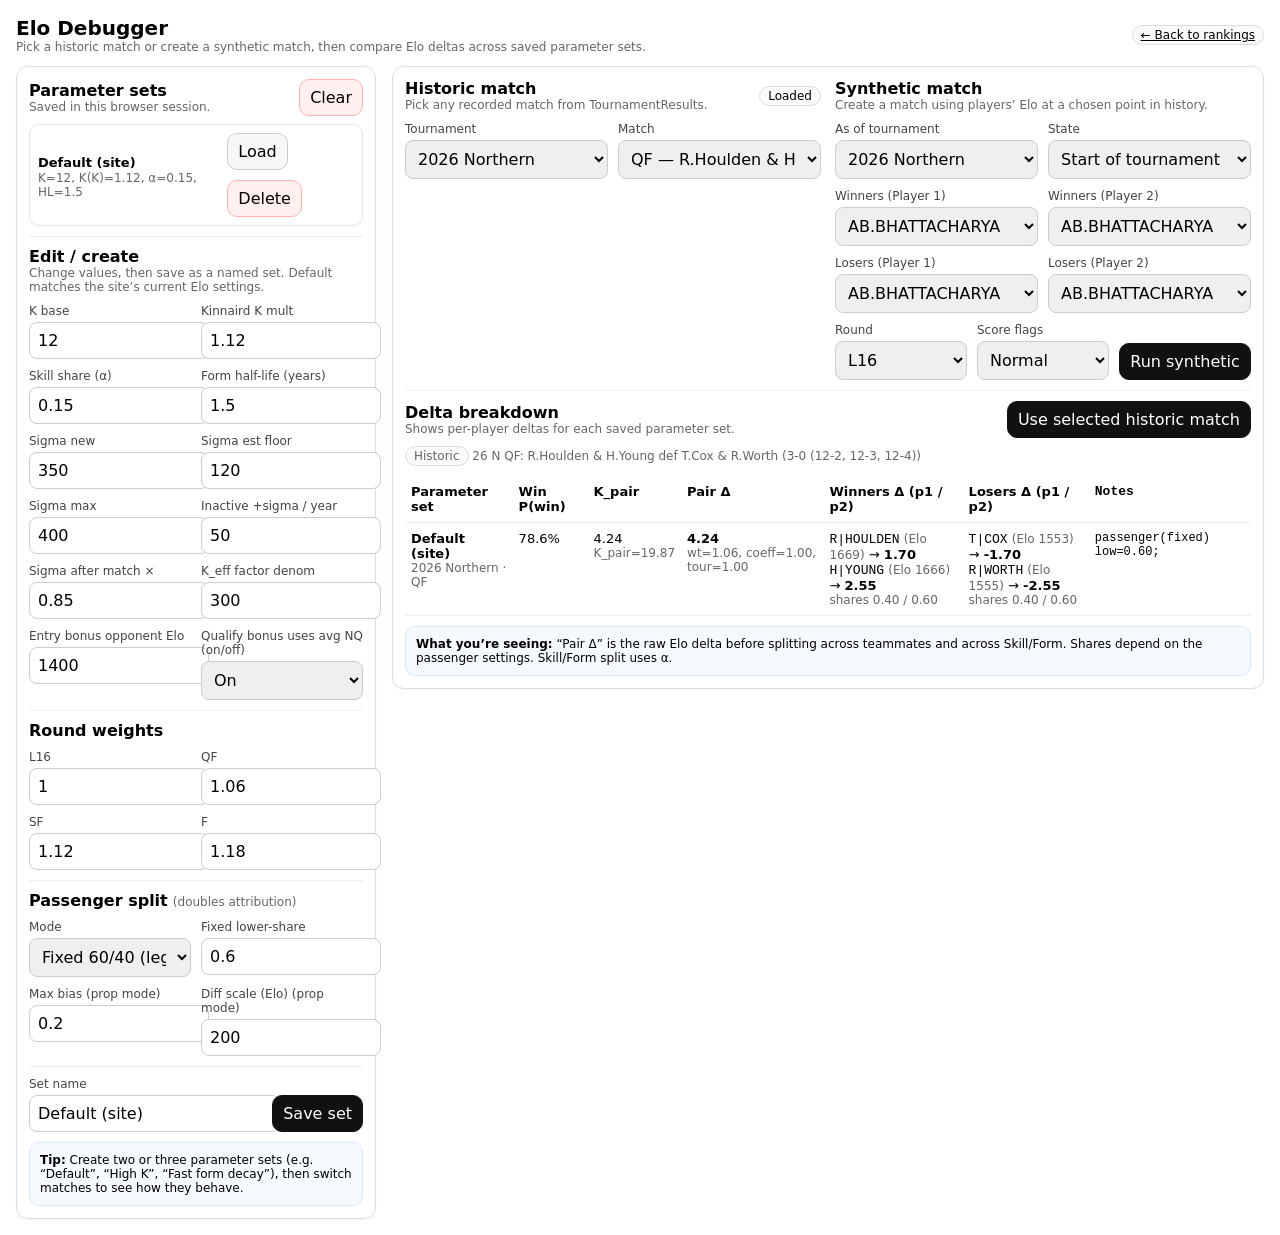
==== docs/debug.html @ 6009cf5b "Don't reset names in debugger when changing tournament" ====
<!doctype html>
<html lang="en">
<head>
  <meta charset="utf-8" />
  <meta name="viewport" content="width=device-width,initial-scale=1" />
  <title>Elo Debugger — Eton Fives Rankings</title>
  <style>
    body { font-family: system-ui, -apple-system, Segoe UI, Roboto, Arial, sans-serif; margin: 16px; }
    header { display:flex; align-items:center; justify-content:space-between; gap:12px; flex-wrap:wrap; }
    h1 { margin:0; font-size:20px; }
    a { color: inherit; }
    .wrap { display:grid; grid-template-columns: 360px 1fr; gap:16px; align-items:start; }
    @media (max-width: 980px){ .wrap{ grid-template-columns: 1fr; } }
    .card { border:1px solid #ddd; border-radius:12px; padding:12px; background:#fff; box-shadow: 0 1px 2px rgba(0,0,0,.04); }
    .row { display:flex; gap:10px; flex-wrap:wrap; align-items:center; }
    label { font-size:12px; color:#444; display:block; margin-bottom:4px; }
    input, select, button, textarea { font: inherit; }
    input[type="number"], input[type="text"], select { width: 100%; padding:8px; border:1px solid #ccc; border-radius:8px; }
    button { padding:8px 10px; border:1px solid #ccc; border-radius:10px; background:#f7f7f7; cursor:pointer; }
    button.primary { background:#111; color:#fff; border-color:#111; }
    button.danger { background:#fff0f0; border-color:#ffb3b3; }
    .muted { color:#666; font-size:12px; }
    .small { font-size:12px; }
    .grid2 { display:grid; grid-template-columns: 1fr 1fr; gap:10px; }
    .grid3 { display:grid; grid-template-columns: 1fr 1fr 1fr; gap:10px; }
    .mono { font-family: ui-monospace, SFMono-Regular, Menlo, Consolas, monospace; }
    .setpill { display:flex; align-items:center; justify-content:space-between; gap:8px; padding:8px; border:1px solid #e5e5e5; border-radius:10px; margin-top:8px; }
    .setpill strong { font-size:13px; }
    table { width:100%; border-collapse: collapse; font-size: 13px; }
    th, td { border-bottom:1px solid #eee; padding:8px 6px; vertical-align:top; }
    th { text-align:left; position:sticky; top:0; background:#fff; z-index:1; }
    .kpi { font-size: 12px; color:#333; }
    .kpi b { font-weight:700; }
    .twoCol { display:grid; grid-template-columns: 1fr 1fr; gap:14px; }
    @media (max-width: 980px){ .twoCol{ grid-template-columns: 1fr; } }
    .hr { height:1px; background:#eee; margin:10px 0; }
    .note { background:#f6faff; border:1px solid #d7e8ff; padding:10px; border-radius:10px; }
    .badge { display:inline-block; padding:2px 8px; border:1px solid #ddd; border-radius:999px; font-size:12px; background:#fafafa; }
  </style>
</head>
<body>
<header>
  <div>
    <h1>Elo Debugger</h1>
    <div class="muted">Pick a historic match or create a synthetic match, then compare Elo deltas across saved parameter sets.</div>
  </div>
  <div class="row">
    <a href="./index.html" class="badge">← Back to rankings</a>
  </div>
</header>

<div class="wrap" style="margin-top:12px;">
  <aside class="card">
    <div class="row" style="justify-content:space-between;">
      <div><strong>Parameter sets</strong><div class="muted">Saved in this browser session.</div></div>
      <button id="btnReset" class="danger" title="Clear all saved sets">Clear</button>
    </div>
    <div id="setList"></div>

    <div class="hr"></div>
    <div><strong>Edit / create</strong></div>
    <div class="muted">Change values, then save as a named set. Default matches the site’s current Elo settings.</div>

    <div class="grid2" style="margin-top:10px;">
      <div>
        <label>K base</label>
        <input id="p_kBase" type="number" step="0.1">
      </div>
      <div>
        <label>Kinnaird K mult</label>
        <input id="p_kKinnaird" type="number" step="0.01">
      </div>

      <div>
        <label>Skill share (α)</label>
        <input id="p_skillShare" type="number" step="0.01" min="0" max="1">
      </div>
      <div>
        <label>Form half-life (years)</label>
        <input id="p_formHL" type="number" step="0.1" min="0.1">
      </div>

      <div>
        <label>Sigma new</label>
        <input id="p_sigNew" type="number" step="1">
      </div>
      <div>
        <label>Sigma est floor</label>
        <input id="p_sigEst" type="number" step="1">
      </div>

      <div>
        <label>Sigma max</label>
        <input id="p_sigMax" type="number" step="1">
      </div>
      <div>
        <label>Inactive +sigma / year</label>
        <input id="p_sigInact" type="number" step="1">
      </div>

      <div>
        <label>Sigma after match ×</label>
        <input id="p_sigAfter" type="number" step="0.01" min="0.1" max="1">
      </div>
      <div>
        <label>K_eff factor denom</label>
        <input id="p_kDenom" type="number" step="1">
      </div>

      <div>
        <label>Entry bonus opponent Elo</label>
        <input id="p_entryOpp" type="number" step="1">
      </div>
      <div>
        <label>Qualify bonus uses avg NQ (on/off)</label>
        <select id="p_qualUseAvg">
          <option value="1">On</option>
          <option value="0">Off (use entryOpp)</option>
        </select>
      </div>
    </div>

    <div class="hr"></div>
    <div><strong>Round weights</strong></div>
    <div class="grid2" style="margin-top:10px;">
      <div><label>L16</label><input id="p_wL16" type="number" step="0.01"></div>
      <div><label>QF</label><input id="p_wQF" type="number" step="0.01"></div>
      <div><label>SF</label><input id="p_wSF" type="number" step="0.01"></div>
      <div><label>F</label><input id="p_wF" type="number" step="0.01"></div>
    </div>

    <div class="hr"></div>
    <div><strong>Passenger split</strong> <span class="muted">(doubles attribution)</span></div>
    <div class="grid2" style="margin-top:10px;">
      <div>
        <label>Mode</label>
        <select id="p_passMode">
          <option value="fixed">Fixed 60/40 (legacy)</option>
          <option value="prop">Proportional (gap-based)</option>
        </select>
      </div>
      <div>
        <label>Fixed lower-share</label>
        <input id="p_passFixedLow" type="number" step="0.01" min="0" max="0.5">
      </div>
      <div>
        <label>Max bias (prop mode)</label>
        <input id="p_passMaxBias" type="number" step="0.01" min="0" max="0.49">
      </div>
      <div>
        <label>Diff scale (Elo) (prop mode)</label>
        <input id="p_passDiffScale" type="number" step="1" min="1">
      </div>
    </div>

    <div class="hr"></div>
    <div class="row">
      <div style="flex:1;">
        <label>Set name</label>
        <input id="setName" type="text" placeholder="e.g. Default / High K / Fast decay">
      </div>
      <div style="align-self:flex-end;">
        <button id="btnSave" class="primary">Save set</button>
      </div>
    </div>

    <div class="note" style="margin-top:10px;">
      <div class="small"><b>Tip:</b> Create two or three parameter sets (e.g. “Default”, “High K”, “Fast form decay”), then switch matches to see how they behave.</div>
    </div>
  </aside>

  <main class="card">
    <div class="twoCol">
      <section>
        <div class="row" style="justify-content:space-between;">
          <div><strong>Historic match</strong><div class="muted">Pick any recorded match from TournamentResults.</div></div>
          <span class="badge" id="dataStatus">Loading…</span>
        </div>
        <div class="grid2" style="margin-top:10px;">
          <div>
            <label>Tournament</label>
            <select id="selTourn"></select>
          </div>
          <div>
            <label>Match</label>
            <select id="selMatch"></select>
          </div>
        </div>
      </section>

      <section>
        <div><strong>Synthetic match</strong><div class="muted">Create a match using players’ Elo at a chosen point in history.</div></div>
        <div class="grid2" style="margin-top:10px;">
          <div>
            <label>As of tournament</label>
            <select id="synAsOf"></select>
          </div>
          <div>
            <label>State</label>
            <select id="synState">
              <option value="start">Start of tournament (after decay & inactivity, before bonuses)</option>
              <option value="end">End of tournament (after all matches)</option>
            </select>
          </div>
        </div>
        <div class="grid2" style="margin-top:10px;">
          <div>
            <label>Winners (Player 1)</label>
            <select id="synW1"></select>
          </div>
          <div>
            <label>Winners (Player 2)</label>
            <select id="synW2"></select>
          </div>
          <div>
            <label>Losers (Player 1)</label>
            <select id="synL1"></select>
          </div>
          <div>
            <label>Losers (Player 2)</label>
            <select id="synL2"></select>
          </div>
        </div>
        <div class="grid3" style="margin-top:10px;">
          <div>
            <label>Round</label>
            <select id="synRound">
              <option value="L16">L16</option>
              <option value="QF">QF</option>
              <option value="SF">SF</option>
              <option value="F">F</option>
            </select>
          </div>
          <div>
            <label>Score flags</label>
            <select id="synFlags">
              <option value="">Normal</option>
              <option value="wo">Walkover (w/o)</option>
              <option value="ret">Retirement (ret)</option>
            </select>
          </div>
          <div style="align-self:end;">
            <button id="btnRunSynthetic" class="primary" style="width:100%;">Run synthetic</button>
          </div>
        </div>
      </section>
    </div>

    <div class="hr"></div>

    <section>
      <div class="row" style="justify-content:space-between;">
        <div><strong>Delta breakdown</strong><div class="muted">Shows per-player deltas for each saved parameter set.</div></div>
        <div class="row">
          <button id="btnUseHistoric" class="primary">Use selected historic match</button>
        </div>
      </div>
      <div id="summary" class="muted" style="margin-top:8px;">Select a match to view deltas.</div>

      <div style="margin-top:10px; overflow:auto;">
        <table id="outTable">
          <thead>
            <tr>
              <th>Parameter set</th>
              <th>Win P(win)</th>
              <th>K_pair</th>
              <th>Pair Δ</th>
              <th>Winners Δ (p1 / p2)</th>
              <th>Losers Δ (p1 / p2)</th>
              <th class="mono">Notes</th>
            </tr>
          </thead>
          <tbody></tbody>
        </table>
      </div>

      <div class="note" style="margin-top:10px;">
        <div class="small"><b>What you’re seeing:</b> “Pair Δ” is the raw Elo delta before splitting across teammates and across Skill/Form. Shares depend on the passenger settings. Skill/Form split uses α.</div>
      </div>
    </section>
  </main>
</div>

<script>
/** -------- Session param sets -------- */
const STORAGE_KEY = "eloDebugParamSets_v1";
function loadSets(){
  try{ return JSON.parse(sessionStorage.getItem(STORAGE_KEY) || "[]"); }catch(e){ return []; }
}
function saveSets(sets){
  sessionStorage.setItem(STORAGE_KEY, JSON.stringify(sets));
}
function uid(){ return Math.random().toString(16).slice(2) + Date.now().toString(16); }

/** -------- Defaults (should match calc_rankings.py) -------- */
const DEFAULTS = {
  name: "Default (site)",
  kBase: 12.0,
  kKinnaird: 1.12,
  skillShare: 0.15,
  formHL: 1.5,
  sigNew: 350.0,
  sigEst: 120.0,
  sigMax: 400.0,
  sigInact: 50.0,
  sigAfter: 0.85,
  kDenom: 300.0,
  entryOpp: 1400.0,
  qualUseAvg: 1,
  wL16: 1.00,
  wQF: 1.06,
  wSF: 1.12,
  wF: 1.18,
  passMode: "fixed",
  passFixedLow: 0.60, // in legacy code lower-rated winner gets 0.60, higher-rated gets 0.40
  passMaxBias: 0.20,
  passDiffScale: 200
};

/** -------- Data loading -------- */
let TOURN_ORDER = []; // [{year, comp, key, compShort}]
let MATCHES = null;   // matches_latest.json object
let MATCH_INDEX = {}; // {tkey: [matchObj...]} in order

function parseTournamentResults(text){
  const lines = text.split(/\r?\n/);
  const out = [];
  const reHead = /^\s*(\d{4})\s+(Northern|Kinnaird|London)\s*$/i;
  for(const line of lines){
    const m = line.match(reHead);
    if(!m) continue;
    const year = parseInt(m[1],10);
    const comp = m[2][0].toUpperCase() + m[2].slice(1).toLowerCase();
    const yy = String(year).slice(-2);
    const compShort = comp==="Northern" ? "N" : (comp==="Kinnaird" ? "K" : "L");
    out.push({year, comp, key: `${yy} ${compShort}`, compShort});
  }
  // TournamentResults.txt is newest-first; we keep both orders.
  return out;
}
function compFromShort(c){
  if(c==="N") return "Northern";
  if(c==="K") return "Kinnaird";
  if(c==="L") return "London";
  return "";
}
function tournMult(params, comp){ 
  if(comp==="Kinnaird") return params.kKinnaird;
  return 1.0;
}
const COMP_ORDER = {Northern:0, Kinnaird:1, London:2};
function tIndex(year, comp){
  return year + ( (COMP_ORDER[comp] ?? 99) / 3.0 );
}

async function loadAll(){
  const [trTxt, matchesJson] = await Promise.all([
    fetch("./data/TournamentResults.txt").then(r=>r.text()),
    fetch("./data/matches_latest.json").then(r=>r.json())
  ]);
  MATCHES = matchesJson;
  TOURN_ORDER = Object.values(MATCHES.tournaments)
  .map(t => ({
    year: t.year,
    comp: t.comp,
    key: t.key,
    compShort: t.comp[0].toUpperCase() // "K", "L", "N"
  }))
  .sort((a, b) => {
    // sort newest year first
    if (b.year !== a.year) return b.year - a.year;

    // optional: sort comps in consistent order (K, N, L)
    const order = { K: 1, N: 2, L: 0 };
    return order[a.compShort] - order[b.compShort];
  });
  // Build match index using tournament keys in matches file
  MATCH_INDEX = {};
  for(const [tkey, tinfo] of Object.entries(MATCHES.tournaments || {})){
    MATCH_INDEX[tkey] = (tinfo.matches || []).map((m, idx)=>({ ...m, _idx: idx, _tkey: tkey, _year: tinfo.year, _comp: tinfo.comp }));
  }
  // Populate UI
  populateTournamentSelects();
  document.getElementById("dataStatus").textContent = "Loaded";
}

function populateTournamentSelects(){
  // Build a chronological list from TournamentResults (oldest->newest) for simulation, but UI dropdown newest-first is nicer.
  const tournUI = [...TOURN_ORDER]; // newest-first as in file
  const selT = document.getElementById("selTourn");
  const synAsOf = document.getElementById("synAsOf");
  selT.innerHTML = "";
  synAsOf.innerHTML = "";

  for(const t of tournUI){
    // only include tournaments we have matches for
    if(!MATCH_INDEX[t.key]) continue;
    const opt = document.createElement("option");
    opt.value = t.key;
    opt.textContent = `${t.year} ${t.comp}`;
    selT.appendChild(opt);

    const opt2 = document.createElement("option");
    opt2.value = t.key;
    opt2.textContent = `${t.year} ${t.comp}`;
    synAsOf.appendChild(opt2);
  }
  selT.addEventListener("change", ()=>populateMatchSelect(selT.value));
  populateMatchSelect(selT.value);

  // synAsOf.addEventListener("change", ()=>populatePlayerSelects());
  populatePlayerSelects();
}

function populateMatchSelect(tkey){
  const selM = document.getElementById("selMatch");
  selM.innerHTML = "";
  const matches = MATCH_INDEX[tkey] || [];
  matches.forEach((m, i)=>{
    const opt = document.createElement("option");
    const lab = `${m.round || ""} — ${m.winnerTeam} def ${m.loserTeam} (${m.score || ""})`;
    opt.value = String(i);
    opt.textContent = lab.length>120 ? lab.slice(0,117)+"…" : lab;
    selM.appendChild(opt);
  });
}

/** -------- Elo engine (JS mirror of calc_rankings.py core) -------- */
function eloExpected(rA, rB){
  return 1.0 / (1.0 + Math.pow(10.0, (rB - rA)/400.0));
}
function sigmaAfterMatch(params, sigma){
  return Math.max(params.sigEst, sigma * params.sigAfter);
}
function kEff(params, sigma){
  return params.kBase * (1.0 + sigma / params.kDenom);
}
function decayForm(params, st, t_idx){
  if(st.last_t == null){ st.last_t = t_idx; return; }
  const dt = t_idx - st.last_t;
  if(dt <= 0){ st.last_t = t_idx; return; }
  const hl = params.formHL;
  if(hl <= 0){ st.last_t = t_idx; return; }
  const factor = Math.pow(2.0, -dt / hl);
  st.form = st.form * factor;
  st.last_t = t_idx;
}
function applyInactivity(params, st, currentYear){
  if(st.last_year == null){ st.last_year = currentYear; return; }
  const gap = currentYear - st.last_year;
  if(gap <= 0){ st.last_year = currentYear; return; }
  let s = st.sigma;
  for(let i=0;i<gap;i++) s = Math.min(params.sigMax, s + params.sigInact);
  st.sigma = s;
  st.last_year = currentYear;
}
function rating(st, params){
  return st.skill + st.form;
}
function applyDelta(params, st, delta){
  const a = params.skillShare;
  st.skill += a * delta;
  st.form  += (1.0 - a) * delta;
}

// passenger split helper
function splitShares(params, r1, r2){
  if(params.passMode === "prop"){
    const diff = Math.abs(r1 - r2);
    const scale = Math.min(diff / Math.max(1, params.passDiffScale), 1.0);
    const bias = params.passMaxBias * scale;
    // stronger gets more for win, less for loss -> represent as "strongShareWin" and "strongShareLoss"
    const strongShareWin = 0.5 + bias;
    const weakShareWin = 0.5 - bias;
    return { mode:"prop", strongShareWin, weakShareWin };
  }
  // fixed legacy: lower-rated winner gets params.passFixedLow, higher gets 1-low
  const lowWin = params.passFixedLow;
  const highWin = 1.0 - lowWin;
  return { mode:"fixed", lowWin, highWin };
}

function roundWeight(params, roundCode){
  if(roundCode==="QF") return params.wQF;
  if(roundCode==="SF") return params.wSF;
  if(roundCode==="F") return params.wF;
  return params.wL16;
}

// retirement coeff mirroring python's simple parse (we'll approximate)
function retirementCoeff(score){
  if(!score || !String(score).toLowerCase().includes("ret")) return 1.0;
  // best effort: parse leading "X-Y" sets
  const m = String(score).match(/(\d+)\s*[-–]\s*(\d+)/);
  if(!m) return 0.50;
  const sw = parseInt(m[1],10), sl = parseInt(m[2],10);
  const target = 3;
  if(sw >= target) return 1.0;
  const progress = Math.max(0, Math.min(1, sw/target));
  return Math.max(0.25, Math.min(1.0, 0.25 + 0.75*progress));
}

function computeTournamentParticipants(tinfo){
  // entrants: anyone in matches + nq list + nqTeams
  const all = new Set();
  const nq = new Set();
  (tinfo.matches || []).forEach(m=>{
    (m.winners||[]).forEach(p=>all.add(p));
    (m.losers||[]).forEach(p=>all.add(p));
  });
  (tinfo.nq || []).forEach(p=>{ all.add(p); nq.add(p); });
  (tinfo.nqTeams || []).forEach(team=>{
    (team.players || []).forEach(p=>{ all.add(p); nq.add(p); });
  });
  const main = new Set([...all].filter(p=>!nq.has(p)));
  return {all, nq, main};
}

function makeInitialState(params, pkey, year, comp){
  const [ini, sur] = pkey.split("|");
  return {
    skill: 1500.0,
    form: 0.0,
    sigma: params.sigNew,
    last_year: year,
    last_t: tIndex(year, comp),
    Initial: ini,
    Surname: sur
  };
}

function getState(players, params, pkey, year, comp){
  if(!players.has(pkey)) players.set(pkey, makeInitialState(params, pkey, year, comp));
  const st = players.get(pkey);
  decayForm(params, st, tIndex(year, comp));
  applyInactivity(params, st, year);
  return st;
}

// Simulate all tournaments for one parameter set, returning state snapshots and match deltas
function simulate(params){
  const players = new Map();
  const tournList = [];
  for(const [tkey, tinfo] of Object.entries(MATCHES.tournaments || {})){
    const y = parseInt(tinfo.year,10);
    const comp = String(tinfo.comp||"");
    tournList.push({ y, o: (COMP_ORDER[comp] ?? 99), tkey, tinfo });
  }
  tournList.sort((a,b)=> (a.y-b.y) || (a.o-b.o) || a.tkey.localeCompare(b.tkey));

  const stateStart = {}; // tkey -> Map snapshot of {pkey: {skill,form,sigma}}
  const stateEnd = {};
  const deltas = {}; // tkey -> matchIdx -> breakdown

  for(const item of tournList){
    const {tkey, tinfo, y} = item;
    const comp = String(tinfo.comp||"");
    const tourMult = tournMult(params, comp);

    // ensure all participants have had decay/inactivity applied and capture start state
    const {all, nq, main} = computeTournamentParticipants(tinfo);
    for(const p of all){
      getState(players, params, p, y, comp);
    }
    // snapshot start
    stateStart[tkey] = {};
    for(const [p, st] of players.entries()){
      stateStart[tkey][p] = {skill: st.skill, form: st.form, sigma: st.sigma};
    }

    // Entry bonus: win vs entryOpp
    for(const p of all){
      const st = getState(players, params, p, y, comp);
      const r = rating(st, params);
      const e = eloExpected(r, params.entryOpp);
      const sigmaPair = st.sigma; // approximate for pseudo-match
      const k_pair = kEff(params, sigmaPair) * 1.0 * 1.0 * tourMult;
      const delta = k_pair * (1.0 - e);
      applyDelta(params, st, delta);
      st.sigma = sigmaAfterMatch(params, st.sigma);
      st.last_year = y;
    }

    // Qualify bonus: main draw gets win vs avg NQ rating
    let avgNQ = params.entryOpp;
    if(params.qualUseAvg){
      const nqRatings = [];
      for(const p of nq){
        const st = getState(players, params, p, y, comp);
        nqRatings.push(rating(st, params));
      }
      if(nqRatings.length) avgNQ = nqRatings.reduce((a,b)=>a+b,0)/nqRatings.length;
    }
    for(const p of main){
      const st = getState(players, params, p, y, comp);
      const r = rating(st, params);
      const e = eloExpected(r, avgNQ);
      const sigmaPair = st.sigma;
      const k_pair = kEff(params, sigmaPair) * 1.0 * 1.0 * tourMult;
      const delta = k_pair * (1.0 - e);
      applyDelta(params, st, delta);
      st.sigma = sigmaAfterMatch(params, st.sigma);
      st.last_year = y;
    }

    // Match updates
    const matches = tinfo.matches || [];
    deltas[tkey] = {};
    matches.forEach((m, idx)=>{
      const wt = roundWeight(params, m.round || "L16");
      let coeff = 1.0;
      const score = m.score || "";
      const sl = String(score).toLowerCase();
      if(/\b(w\/o|wo|walkover)\b/.test(sl)) coeff *= 0.25;
      if(/\bret\b/.test(sl)) coeff *= retirementCoeff(score);

      const winKeys = m.winners || [];
      const loseKeys = m.losers || [];
      if(winKeys.length!==2 || loseKeys.length!==2) return;

      const stW = winKeys.map(k=>getState(players, params, k, y, comp));
      const stL = loseKeys.map(k=>getState(players, params, k, y, comp));

      const rw = rating(stW[0], params) + rating(stW[1], params);
      const rl = rating(stL[0], params) + rating(stL[1], params);
      const sigmaPair = (stW[0].sigma + stW[1].sigma + stL[0].sigma + stL[1].sigma)/4.0;
      const k_pair = kEff(params, sigmaPair) * wt * coeff * tourMult;
      const e = eloExpected(rw, rl);
      const pairDelta = k_pair * (1.0 - e);

      // passenger split
      const rw1 = rating(stW[0], params), rw2 = rating(stW[1], params);
      const rl1 = rating(stL[0], params), rl2 = rating(stL[1], params);
      let wShare1=0.5, wShare2=0.5, lShare1=0.5, lShare2=0.5, note="";
      const psW = splitShares(params, rw1, rw2);
      if(psW.mode==="prop"){
        const w1Stronger = rw1>=rw2;
        const strongWin = psW.strongShareWin, weakWin = psW.weakShareWin;
        wShare1 = w1Stronger ? strongWin : weakWin;
        wShare2 = w1Stronger ? weakWin : strongWin;
        note += `passenger(prop) biasW=${(strongWin-0.5).toFixed(2)}; `;
      }else{
        // fixed: lower-rated winner gets lowWin
        const lowIs1 = rw1<=rw2;
        wShare1 = lowIs1 ? psW.lowWin : psW.highWin;
        wShare2 = lowIs1 ? psW.highWin : psW.lowWin;
        note += `passenger(fixed) low=${psW.lowWin.toFixed(2)}; `;
      }
      // losers: in prop mode, stronger loses less (computed per losing pair)
      const psL = splitShares(params, rl1, rl2);
      if(psL.mode==="prop"){
        const l1Stronger = rl1>=rl2;
        const biasL = psL.strongShareWin - 0.5;
        const strongLoss = 0.5 - biasL;
        const weakLoss = 0.5 + biasL;
        lShare1 = l1Stronger ? strongLoss : weakLoss;
        lShare2 = l1Stronger ? weakLoss : strongLoss;
        note += `biasL=${biasL.toFixed(2)}; `;
      }else{
        // fixed legacy: higher-rated loser loses more (mirrors python)
        const highIs1 = rl1>=rl2;
        lShare1 = highIs1 ? psL.lowWin : psL.highWin;
        lShare2 = highIs1 ? psL.highWin : psL.lowWin;
      }

      // capture pre ratings
      const pre = {
        w1:{r:rw1, skill:stW[0].skill, form:stW[0].form, sigma:stW[0].sigma},
        w2:{r:rw2, skill:stW[1].skill, form:stW[1].form, sigma:stW[1].sigma},
        l1:{r:rl1, skill:stL[0].skill, form:stL[0].form, sigma:stL[0].sigma},
        l2:{r:rl2, skill:stL[1].skill, form:stL[1].form, sigma:stL[1].sigma},
      };

      // apply deltas
      applyDelta(params, stW[0], pairDelta * wShare1);
      applyDelta(params, stW[1], pairDelta * wShare2);
      applyDelta(params, stL[0], -pairDelta * lShare1);
      applyDelta(params, stL[1], -pairDelta * lShare2);

      // sigma update
      [...stW, ...stL].forEach(st=>{
        st.sigma = sigmaAfterMatch(params, st.sigma);
        st.last_year = y;
      });

      // post ratings
      const post = {
        w1:{r:rating(stW[0],params), skill:stW[0].skill, form:stW[0].form, sigma:stW[0].sigma},
        w2:{r:rating(stW[1],params), skill:stW[1].skill, form:stW[1].form, sigma:stW[1].sigma},
        l1:{r:rating(stL[0],params), skill:stL[0].skill, form:stL[0].form, sigma:stL[0].sigma},
        l2:{r:rating(stL[1],params), skill:stL[1].skill, form:stL[1].form, sigma:stL[1].sigma},
      };

      deltas[tkey][idx] = {
        tkey, idx,
        comp, year:y, round:m.round||"L16",
        wt, coeff, tourMult,
        pairDelta, pWin: e,
        winKeys, loseKeys,
        shares:{wShare1,wShare2,lShare1,lShare2},
        pre, post,
        note: note.trim()
      };
    });

    // snapshot end
    stateEnd[tkey] = {};
    for(const [p, st] of players.entries()){
      stateEnd[tkey][p] = {skill: st.skill, form: st.form, sigma: st.sigma};
    }
  }

  return { stateStart, stateEnd, deltas };
}

/** -------- UI wiring -------- */
let PARAM_SETS = [];
let CACHE = new Map(); // setId -> simulation result
let ACTIVE_MATCH = null; // {kind:'historic'|'synthetic', ...}

function getEditorParams(){
  const p = {
    kBase: parseFloat(document.getElementById("p_kBase").value),
    kKinnaird: parseFloat(document.getElementById("p_kKinnaird").value),
    skillShare: parseFloat(document.getElementById("p_skillShare").value),
    formHL: parseFloat(document.getElementById("p_formHL").value),
    sigNew: parseFloat(document.getElementById("p_sigNew").value),
    sigEst: parseFloat(document.getElementById("p_sigEst").value),
    sigMax: parseFloat(document.getElementById("p_sigMax").value),
    sigInact: parseFloat(document.getElementById("p_sigInact").value),
    sigAfter: parseFloat(document.getElementById("p_sigAfter").value),
    kDenom: parseFloat(document.getElementById("p_kDenom").value),
    entryOpp: parseFloat(document.getElementById("p_entryOpp").value),
    qualUseAvg: parseInt(document.getElementById("p_qualUseAvg").value,10),
    wL16: parseFloat(document.getElementById("p_wL16").value),
    wQF: parseFloat(document.getElementById("p_wQF").value),
    wSF: parseFloat(document.getElementById("p_wSF").value),
    wF: parseFloat(document.getElementById("p_wF").value),
    passMode: document.getElementById("p_passMode").value,
    passFixedLow: parseFloat(document.getElementById("p_passFixedLow").value),
    passMaxBias: parseFloat(document.getElementById("p_passMaxBias").value),
    passDiffScale: parseFloat(document.getElementById("p_passDiffScale").value)
  };
  return p;
}
function setEditorFromParams(p){
  document.getElementById("p_kBase").value = p.kBase;
  document.getElementById("p_kKinnaird").value = p.kKinnaird;
  document.getElementById("p_skillShare").value = p.skillShare;
  document.getElementById("p_formHL").value = p.formHL;
  document.getElementById("p_sigNew").value = p.sigNew;
  document.getElementById("p_sigEst").value = p.sigEst;
  document.getElementById("p_sigMax").value = p.sigMax;
  document.getElementById("p_sigInact").value = p.sigInact;
  document.getElementById("p_sigAfter").value = p.sigAfter;
  document.getElementById("p_kDenom").value = p.kDenom;
  document.getElementById("p_entryOpp").value = p.entryOpp;
  document.getElementById("p_qualUseAvg").value = String(p.qualUseAvg ?? 1);
  document.getElementById("p_wL16").value = p.wL16;
  document.getElementById("p_wQF").value = p.wQF;
  document.getElementById("p_wSF").value = p.wSF;
  document.getElementById("p_wF").value = p.wF;
  document.getElementById("p_passMode").value = p.passMode || "fixed";
  document.getElementById("p_passFixedLow").value = p.passFixedLow;
  document.getElementById("p_passMaxBias").value = p.passMaxBias;
  document.getElementById("p_passDiffScale").value = p.passDiffScale;
}

function renderSetList(){
  const el = document.getElementById("setList");
  el.innerHTML = "";
  if(!PARAM_SETS.length){
    el.innerHTML = '<div class="muted" style="margin-top:8px;">No saved sets yet. Save “Default (site)” to start.</div>';
    return;
  }
  for(const s of PARAM_SETS){
    const div = document.createElement("div");
    div.className = "setpill";
    div.innerHTML = `<div><strong>${escapeHtml(s.name)}</strong><div class="muted small">K=${s.params.kBase}, K(K)=${s.params.kKinnaird}, α=${s.params.skillShare}, HL=${s.params.formHL}</div></div>`;
    const right = document.createElement("div");
    right.className="row";
    const btnUse = document.createElement("button");
    btnUse.textContent = "Load";
    btnUse.title = "Load into editor";
    btnUse.onclick = ()=>{ setEditorFromParams(s.params); document.getElementById("setName").value = s.name; };
    const btnDel = document.createElement("button");
    btnDel.textContent = "Delete";
    btnDel.className="danger";
    btnDel.onclick = ()=>{
      PARAM_SETS = PARAM_SETS.filter(x=>x.id!==s.id);
      saveSets(PARAM_SETS);
      CACHE.delete(s.id);
      renderSetList();
      renderOutput();
    };
    right.appendChild(btnUse);
    right.appendChild(btnDel);
    div.appendChild(right);
    el.appendChild(div);
  }
}

function ensureDefaultSet(){
  if(PARAM_SETS.length) return;
  const d = {id: uid(), name: DEFAULTS.name, params: {...DEFAULTS}};
  PARAM_SETS.push(d);
  saveSets(PARAM_SETS);
}

function escapeHtml(s){ return String(s).replace(/[&<>"]/g, c=>({ "&":"&amp;","<":"&lt;",">":"&gt;",'"':"&quot;" }[c])); }

function populatePlayerSelects(){
  // Use a broad list of players from matches data (union across tournaments)
  const players = new Set();
  for(const tinfo of Object.values(MATCHES.tournaments || {})){
    const {all} = computeTournamentParticipants(tinfo);
    for(const p of all) players.add(p);
  }
  const list = [...players].sort();
  const selects = ["synW1","synW2","synL1","synL2"].map(id=>document.getElementById(id));
  for(const sel of selects){
    sel.innerHTML = "";
    for(const p of list){
      const opt = document.createElement("option");
      opt.value = p;
      opt.textContent = p.replace("|",".");
      sel.appendChild(opt);
    }
  }
}

function historicSelection(){
  const tkey = document.getElementById("selTourn").value;
  const midx = parseInt(document.getElementById("selMatch").value,10);
  const m = (MATCH_INDEX[tkey] || [])[midx];
  if(!m) return null;
  return { kind:"historic", tkey, midx, match:m };
}

function syntheticSelection(){
  const tkey = document.getElementById("synAsOf").value;
  const state = document.getElementById("synState").value; // start|end
  const winKeys = [document.getElementById("synW1").value, document.getElementById("synW2").value];
  const loseKeys = [document.getElementById("synL1").value, document.getElementById("synL2").value];
  const round = document.getElementById("synRound").value;
  const flags = document.getElementById("synFlags").value;
  return { kind:"synthetic", tkey, state, winKeys, loseKeys, round, flags };
}

function computeSyntheticDelta(sim, params, syn){
  // Take player states at chosen tournament state, then compute delta for one match without mutating sim.
  const tinfo = MATCHES.tournaments[syn.tkey];
  if(!tinfo) return null;
  const year = parseInt(tinfo.year,10);
  const comp = String(tinfo.comp||"");
  const tourMult = tournMult(params, comp);
  const snap = (syn.state==="end" ? sim.stateEnd[syn.tkey] : sim.stateStart[syn.tkey]) || {};
  function stFrom(pkey){
    const s = snap[pkey] || {skill:1500, form:0, sigma: params.sigNew};
    return { skill:s.skill, form:s.form, sigma:s.sigma };
  }
  const stW = syn.winKeys.map(stFrom);
  const stL = syn.loseKeys.map(stFrom);
  const rw = (stW[0].skill+stW[0].form) + (stW[1].skill+stW[1].form);
  const rl = (stL[0].skill+stL[0].form) + (stL[1].skill+stL[1].form);
  const sigmaPair = (stW[0].sigma + stW[1].sigma + stL[0].sigma + stL[1].sigma)/4.0;
  const wt = roundWeight(params, syn.round);
  let coeff = 1.0;
  if(syn.flags==="wo") coeff *= 0.25;
  if(syn.flags==="ret") coeff *= retirementCoeff("2-1 ret");
  const k_pair = kEff(params, sigmaPair) * wt * coeff * tourMult;
  const e = eloExpected(rw, rl);
  const pairDelta = k_pair * (1.0 - e);

  // passenger shares
  const rw1 = stW[0].skill+stW[0].form, rw2 = stW[1].skill+stW[1].form;
  const rl1 = stL[0].skill+stL[0].form, rl2 = stL[1].skill+stL[1].form;
  const psW = splitShares(params, rw1, rw2);
  const psL = splitShares(params, rl1, rl2);
  let wShare1=0.5,wShare2=0.5,lShare1=0.5,lShare2=0.5,note="";
  if(psW.mode==="prop"){
    const w1Stronger = rw1>=rw2;
    wShare1 = w1Stronger ? psW.strongShareWin : psW.weakShareWin;
    wShare2 = w1Stronger ? psW.weakShareWin : psW.strongShareWin;
    const biasW = psW.strongShareWin - 0.5;
    const l1Stronger = rl1>=rl2;
    const biasL = psL.strongShareWin - 0.5;
    const strongLoss = 0.5 - biasL;
    const weakLoss = 0.5 + biasL;
    lShare1 = l1Stronger ? strongLoss : weakLoss;
    lShare2 = l1Stronger ? weakLoss : strongLoss;
    note = `passenger(prop) biasW=${biasW.toFixed(2)} biasL=${biasL.toFixed(2)}`;
  }else{
    const lowIs1 = rw1<=rw2;
    wShare1 = lowIs1 ? psW.lowWin : psW.highWin;
    wShare2 = lowIs1 ? psW.highWin : psW.lowWin;
    const highIs1 = rl1>=rl2;
    lShare1 = highIs1 ? psL.lowWin : psL.highWin;
    lShare2 = highIs1 ? psL.highWin : psL.lowWin;
    note = `passenger(fixed)`;
  }


  return {
    tkey: syn.tkey, idx: -1, year, comp, round: syn.round,
    wt, coeff, tourMult, pairDelta, pWin: e,
    winKeys: syn.winKeys, loseKeys: syn.loseKeys,
    shares:{wShare1,wShare2,lShare1,lShare2},
    pre:{
      w1:{r:rw1, skill:stW[0].skill, form:stW[0].form, sigma:stW[0].sigma},
      w2:{r:rw2, skill:stW[1].skill, form:stW[1].form, sigma:stW[1].sigma},
      l1:{r:rl1, skill:stL[0].skill, form:stL[0].form, sigma:stL[0].sigma},
      l2:{r:rl2, skill:stL[1].skill, form:stL[1].form, sigma:stL[1].sigma},
    },
    post:null,
    note
  };
}

function renderOutput(){
  const tbody = document.querySelector("#outTable tbody");
  tbody.innerHTML = "";
  if(!ACTIVE_MATCH){
    document.getElementById("summary").textContent = "Select a match (historic or synthetic) to view deltas.";
    return;
  }
  document.getElementById("summary").innerHTML = `<span class="badge">${ACTIVE_MATCH.kind==="historic" ? "Historic" : "Synthetic"}</span> ${escapeHtml(ACTIVE_MATCH.title)}`;

  for(const set of PARAM_SETS){
    // simulate (cached)
    let sim = CACHE.get(set.id);
    if(!sim || sim._hash !== JSON.stringify(set.params)){
      sim = simulate(set.params);
      sim._hash = JSON.stringify(set.params);
      CACHE.set(set.id, sim);
    }

    let b = null;
    if(ACTIVE_MATCH.kind==="historic"){
      b = (sim.deltas[ACTIVE_MATCH.tkey] || {})[ACTIVE_MATCH.midx] || null;
    }else{
      b = computeSyntheticDelta(sim, set.params, ACTIVE_MATCH.syn);
    }
    if(!b){
      const tr = document.createElement("tr");
      tr.innerHTML = `<td><b>${escapeHtml(set.name)}</b></td><td colspan="6" class="muted">No breakdown available (match not found / incomplete teams).</td>`;
      tbody.appendChild(tr);
      continue;
    }

    const w1 = b.winKeys[0], w2=b.winKeys[1], l1=b.loseKeys[0], l2=b.loseKeys[1];
    const pairDelta = b.pairDelta;
    const wD1 = pairDelta * b.shares.wShare1;
    const wD2 = pairDelta * b.shares.wShare2;
    const lD1 = -pairDelta * b.shares.lShare1;
    const lD2 = -pairDelta * b.shares.lShare2;

    const tr = document.createElement("tr");
    tr.innerHTML = `
      <td><b>${escapeHtml(set.name)}</b><div class="muted small">${escapeHtml(b.year+" "+b.comp)} · ${escapeHtml(b.round)}</div></td>
      <td>${(b.pWin*100).toFixed(1)}%</td>
      <td>${b.pairDelta ? ( (Math.abs(pairDelta) / Math.abs(1.0-b.pWin+1e-9)) ? b.pairDelta.toFixed(2) : b.pairDelta.toFixed(2) ) : b.pairDelta.toFixed(2)}<div class="muted small">K_pair=${( (pairDelta)/(1.0-b.pWin) ).toFixed(2)}</div></td>
      <td><b>${pairDelta.toFixed(2)}</b><div class="muted small">wt=${b.wt.toFixed(2)}, coeff=${b.coeff.toFixed(2)}, tour=${b.tourMult.toFixed(2)}</div></td>
      <td>
        <div><span class="mono">${escapeHtml(w1)}</span> <span class="muted small">(Elo ${b.pre.w1.r.toFixed(0)})</span> → <b>${wD1.toFixed(2)}</b></div>
        <div><span class="mono">${escapeHtml(w2)}</span> <span class="muted small">(Elo ${b.pre.w2.r.toFixed(0)})</span> → <b>${wD2.toFixed(2)}</b></div>
        <div class="muted small">shares ${b.shares.wShare1.toFixed(2)} / ${b.shares.wShare2.toFixed(2)}</div>
      </td>
      <td>
        <div><span class="mono">${escapeHtml(l1)}</span> <span class="muted small">(Elo ${b.pre.l1.r.toFixed(0)})</span> → <b>${lD1.toFixed(2)}</b></div>
        <div><span class="mono">${escapeHtml(l2)}</span> <span class="muted small">(Elo ${b.pre.l2.r.toFixed(0)})</span> → <b>${lD2.toFixed(2)}</b></div>
        <div class="muted small">shares ${b.shares.lShare1.toFixed(2)} / ${b.shares.lShare2.toFixed(2)}</div>
      </td>
      <td class="mono small">${escapeHtml(b.note || "")}</td>
    `;
    tbody.appendChild(tr);
  }
}

function setActiveMatchHistoric(sel){
  const m = sel.match;
  const title = `${sel.tkey} ${m.round||""}: ${m.winnerTeam} def ${m.loserTeam} (${m.score||""})`;
  ACTIVE_MATCH = {kind:"historic", tkey: sel.tkey, midx: sel.midx, title};
  renderOutput();
}
function setActiveMatchSynthetic(syn){
  const title = `${syn.tkey} ${syn.round}: ${syn.winKeys.map(x=>x.replace("|",".")).join(" & ")} vs ${syn.loseKeys.map(x=>x.replace("|",".")).join(" & ")} (${syn.state})`;
  ACTIVE_MATCH = {kind:"synthetic", syn, title};
  renderOutput();
}

function hookUI(){
  // init sets
  PARAM_SETS = loadSets();
  ensureDefaultSet();
  saveSets(PARAM_SETS);
  renderSetList();
  setEditorFromParams(PARAM_SETS[0].params);
  document.getElementById("setName").value = PARAM_SETS[0].name;

  document.getElementById("btnSave").addEventListener("click", ()=>{
    const name = (document.getElementById("setName").value || "").trim() || "Unnamed";
    const params = getEditorParams();
    // overwrite if same name exists
    const existing = PARAM_SETS.find(s=>s.name===name);
    if(existing){
      existing.params = params;
      CACHE.delete(existing.id);
    }else{
      PARAM_SETS.push({id: uid(), name, params});
    }
    saveSets(PARAM_SETS);
    renderSetList();
    renderOutput();
  });

  document.getElementById("btnReset").addEventListener("click", ()=>{
    if(!confirm("Clear all saved parameter sets for this session?")) return;
    PARAM_SETS = [];
    CACHE.clear();
    saveSets(PARAM_SETS);
    ensureDefaultSet();
    saveSets(PARAM_SETS);
    renderSetList();
    renderOutput();
  });

  document.getElementById("btnUseHistoric").addEventListener("click", ()=>{
    const sel = historicSelection();
    if(!sel) return;
    setActiveMatchHistoric(sel);
  });

  document.getElementById("btnRunSynthetic").addEventListener("click", ()=>{
    const syn = syntheticSelection();
    setActiveMatchSynthetic(syn);
  });
}

document.addEventListener("DOMContentLoaded", async ()=>{
  hookUI();
  try{
    await loadAll();
    // default active match
    const sel = historicSelection();
    if(sel) setActiveMatchHistoric(sel);
  }catch(e){
    console.error(e);
    document.getElementById("dataStatus").textContent = "Load error";
    document.getElementById("dataStatus").style.background = "#fff0f0";
  }
});
</script>
</body>
</html>
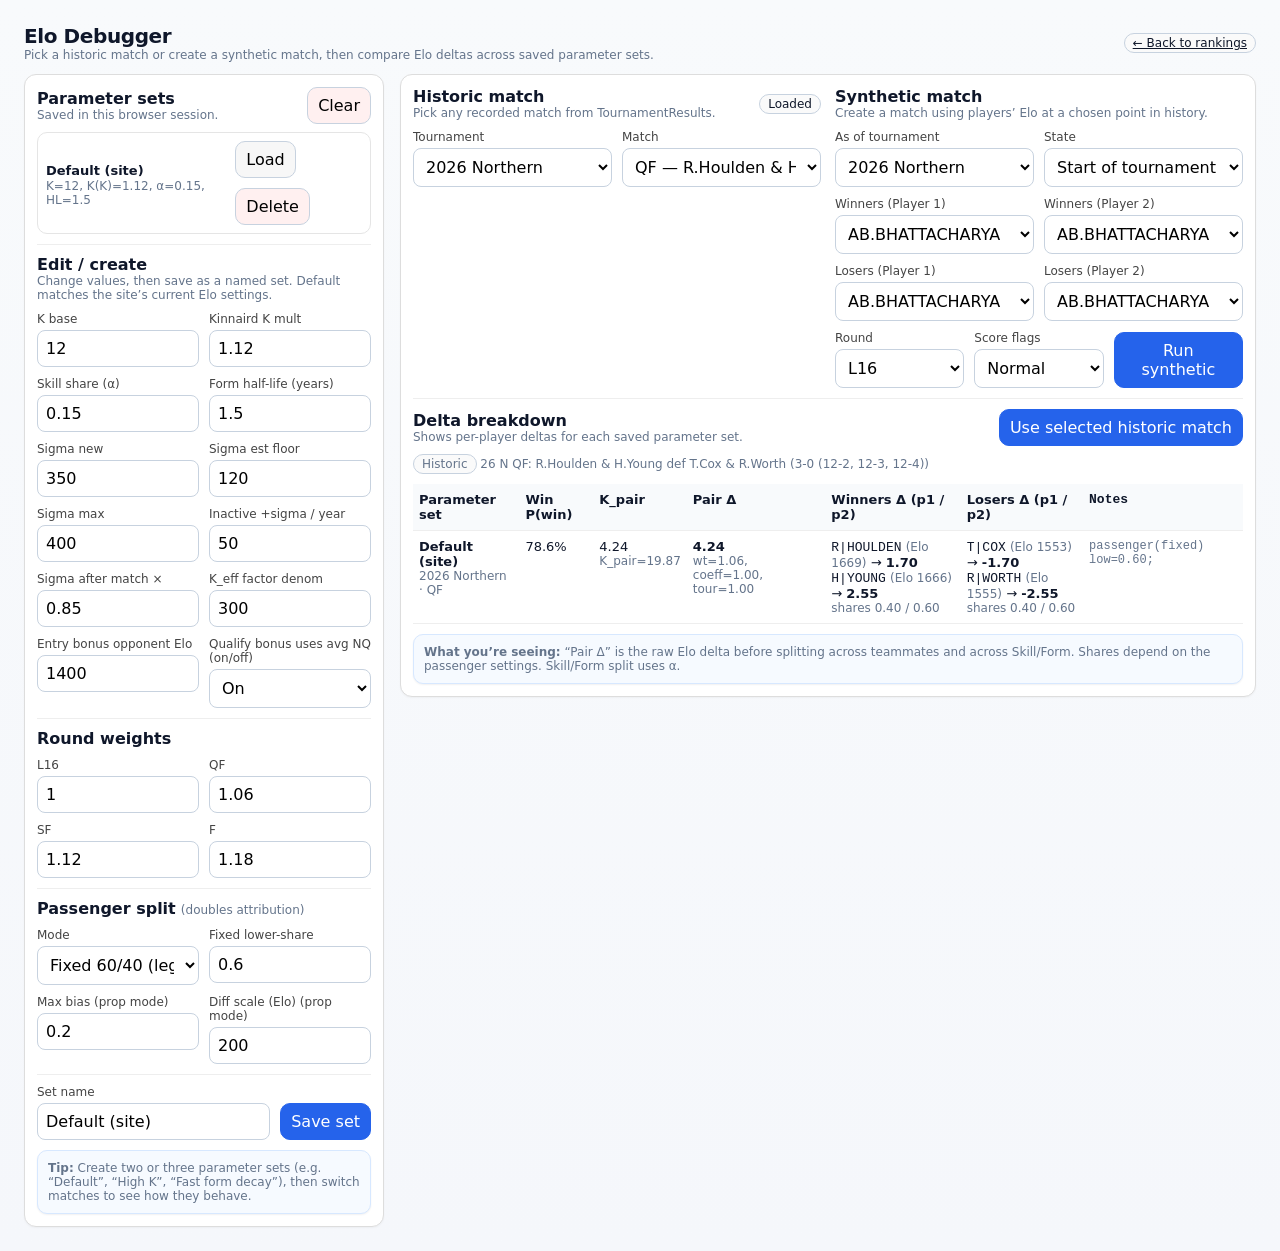
==== commit 7c597eab: "Phase 1" ====
--- a/docs/debug.html
+++ b/docs/debug.html
@@ -4,6 +4,7 @@
   <meta charset="utf-8" />
   <meta name="viewport" content="width=device-width,initial-scale=1" />
   <title>Elo Debugger — Eton Fives Rankings</title>
+  <link rel="stylesheet" href="./styles.css" />
   <style>
     body { font-family: system-ui, -apple-system, Segoe UI, Roboto, Arial, sans-serif; margin: 16px; }
     header { display:flex; align-items:center; justify-content:space-between; gap:12px; flex-wrap:wrap; }
@@ -38,7 +39,7 @@
     .badge { display:inline-block; padding:2px 8px; border:1px solid #ddd; border-radius:999px; font-size:12px; background:#fafafa; }
   </style>
 </head>
-<body>
+<body class="app-shell">
 <header>
   <div>
     <h1>Elo Debugger</h1>
--- a/docs/styles.css
+++ b/docs/styles.css
@@ -0,0 +1,113 @@
+:root {
+  --bg: #f5f7fb;
+  --surface: #ffffff;
+  --surface-2: #f8fafc;
+  --text: #0f172a;
+  --muted: #64748b;
+  --border: #dbe2ea;
+  --border-strong: #c7d2df;
+  --accent: #2563eb;
+  --accent-strong: #1d4ed8;
+  --shadow-sm: 0 1px 2px rgba(15, 23, 42, 0.06);
+  --shadow-md: 0 8px 24px rgba(15, 23, 42, 0.08);
+  --radius-sm: 10px;
+  --radius-md: 14px;
+  --radius-lg: 18px;
+}
+
+* { box-sizing: border-box; }
+
+body.app-shell {
+  background: linear-gradient(180deg, #f8fafc 0%, var(--bg) 100%);
+  color: var(--text);
+  margin: 0;
+  padding: 24px;
+}
+
+body.app-shell > :not(.modal-backdrop):not(.drawer-backdrop):not(.player-drawer):not(script) {
+  max-width: 1280px;
+  margin-left: auto;
+  margin-right: auto;
+}
+
+h1, h2, h3 { letter-spacing: -0.02em; color: var(--text); }
+
+.meta, .muted, .small { color: var(--muted) !important; }
+
+.table-wrap,
+.card,
+.legendBox,
+.advanced,
+.modal,
+.player-drawer,
+.note {
+  background: var(--surface);
+  border: 1px solid var(--border);
+  box-shadow: var(--shadow-sm);
+}
+
+button,
+.actions a,
+.actions button,
+.tabbtn,
+.peakBtn,
+.drawer-actions button,
+.close,
+.badge,
+.chip {
+  border-color: var(--border-strong) !important;
+  background: var(--surface);
+}
+
+button:hover,
+.actions a:hover,
+.actions button:hover,
+.tabbtn:hover,
+.peakBtn:hover,
+.drawer-actions button:hover,
+.close:hover {
+  background: var(--surface-2) !important;
+}
+
+button.primary,
+.segmented button[aria-pressed="true"] {
+  background: var(--accent) !important;
+  color: #fff !important;
+  border-color: var(--accent) !important;
+}
+
+button.primary:hover,
+.segmented button[aria-pressed="true"]:hover {
+  background: var(--accent-strong) !important;
+  border-color: var(--accent-strong) !important;
+}
+
+input,
+select,
+textarea {
+  border-color: var(--border-strong) !important;
+  background: #fff;
+}
+
+input:focus,
+select:focus,
+button:focus-visible,
+a:focus-visible {
+  outline: 2px solid rgba(37, 99, 235, 0.25);
+  outline-offset: 1px;
+}
+
+#rankings thead th,
+table thead th {
+  background: #f8fafc !important;
+}
+
+#rankings tbody tr:hover td {
+  background: #f8fbff !important;
+}
+
+.actions { gap: 8px !important; }
+
+@media (max-width: 900px) {
+  body.app-shell { padding: 14px; }
+}
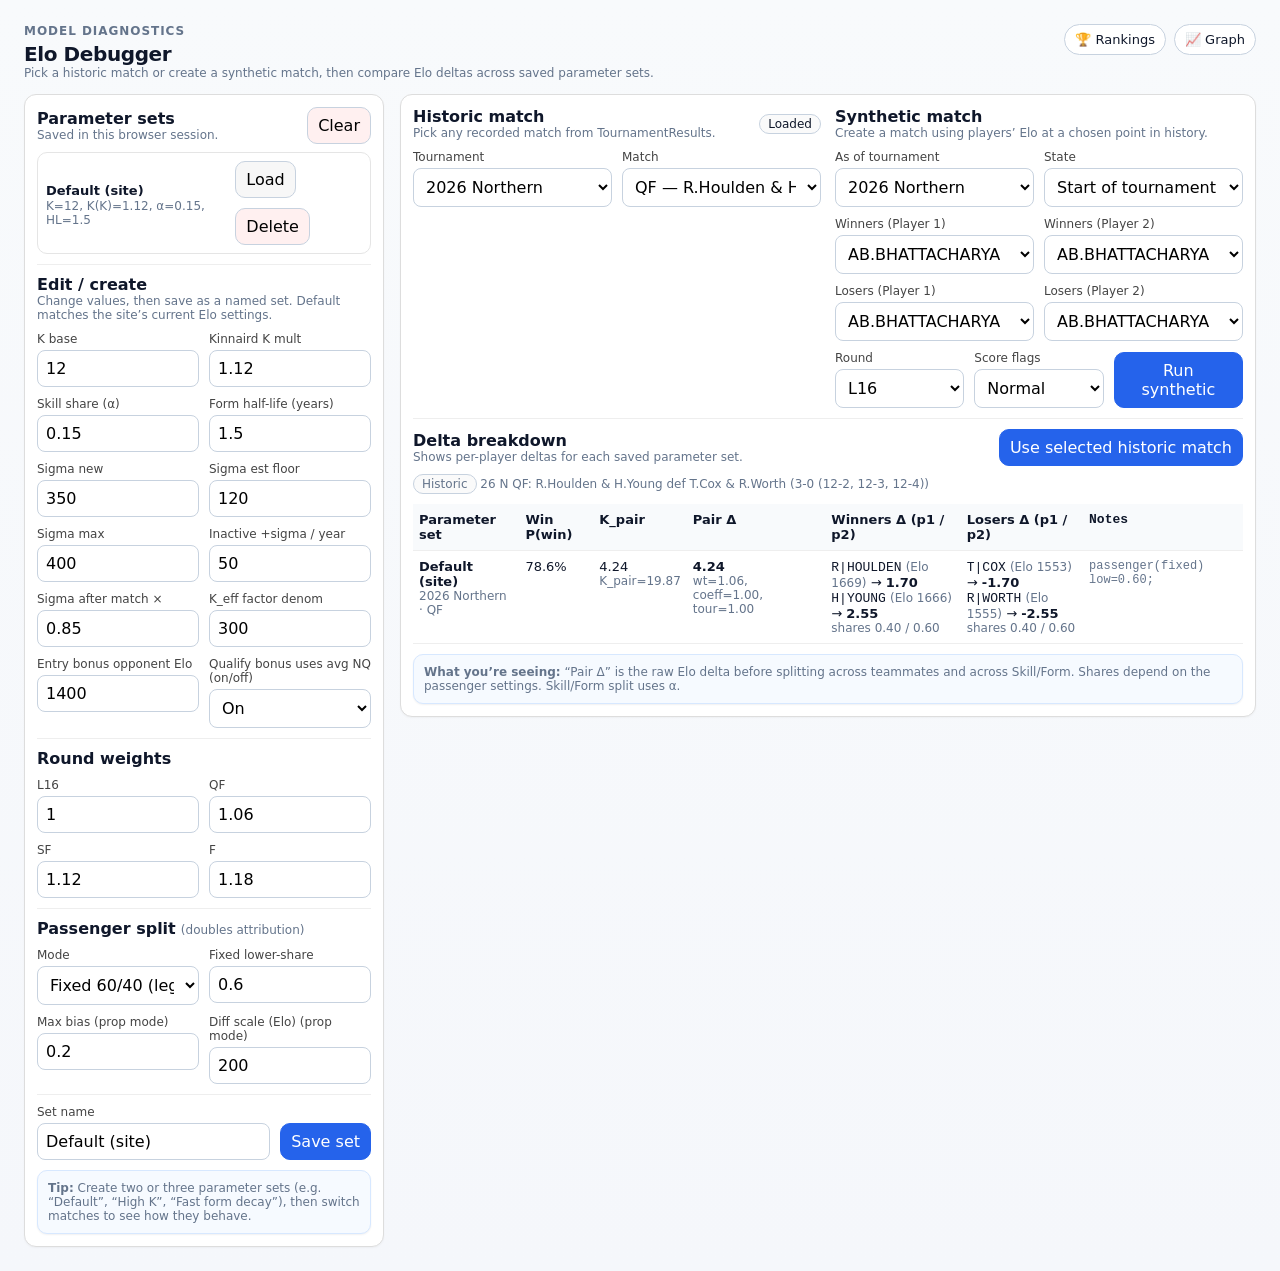
==== commit 4cd1362d: "Phase 2" ====
--- a/docs/debug.html
+++ b/docs/debug.html
@@ -40,14 +40,16 @@
   </style>
 </head>
 <body class="app-shell">
-<header>
+<header class="page-header">
   <div>
+    <div class="page-eyebrow">Model Diagnostics</div>
     <h1>Elo Debugger</h1>
     <div class="muted">Pick a historic match or create a synthetic match, then compare Elo deltas across saved parameter sets.</div>
   </div>
-  <div class="row">
-    <a href="./index.html" class="badge">← Back to rankings</a>
-  </div>
+  <nav class="page-nav" aria-label="Primary">
+    <a href="./index.html" class="nav-pill">🏆 Rankings</a>
+    <a href="./graph.html" class="nav-pill">📈 Graph</a>
+  </nav>
 </header>
 
 <div class="wrap" style="margin-top:12px;">
--- a/docs/styles.css
+++ b/docs/styles.css
@@ -31,6 +31,54 @@
 }
 
 h1, h2, h3 { letter-spacing: -0.02em; color: var(--text); }
+
+.row { display: flex; gap: 10px; align-items: center; flex-wrap: wrap; }
+
+.page-header {
+  display: flex;
+  align-items: flex-start;
+  justify-content: space-between;
+  gap: 14px;
+  flex-wrap: wrap;
+  margin-bottom: 14px;
+}
+
+.page-eyebrow {
+  font-size: 12px;
+  font-weight: 600;
+  letter-spacing: 0.08em;
+  text-transform: uppercase;
+  color: var(--muted);
+  margin-bottom: 4px;
+}
+
+.page-nav {
+  display: flex;
+  gap: 8px;
+  flex-wrap: wrap;
+}
+
+.nav-pill {
+  text-decoration: none;
+  font-size: 13px;
+  line-height: 1;
+  padding: 8px 10px;
+  border: 1px solid var(--border-strong);
+  border-radius: 999px;
+  background: var(--surface);
+  color: var(--text);
+}
+
+.nav-pill:hover { background: var(--surface-2); }
+
+.section-card {
+  border: 1px solid var(--border);
+  border-radius: var(--radius-md);
+  background: var(--surface);
+  box-shadow: var(--shadow-sm);
+  padding: 12px;
+  margin-bottom: 12px;
+}
 
 .meta, .muted, .small { color: var(--muted) !important; }
 
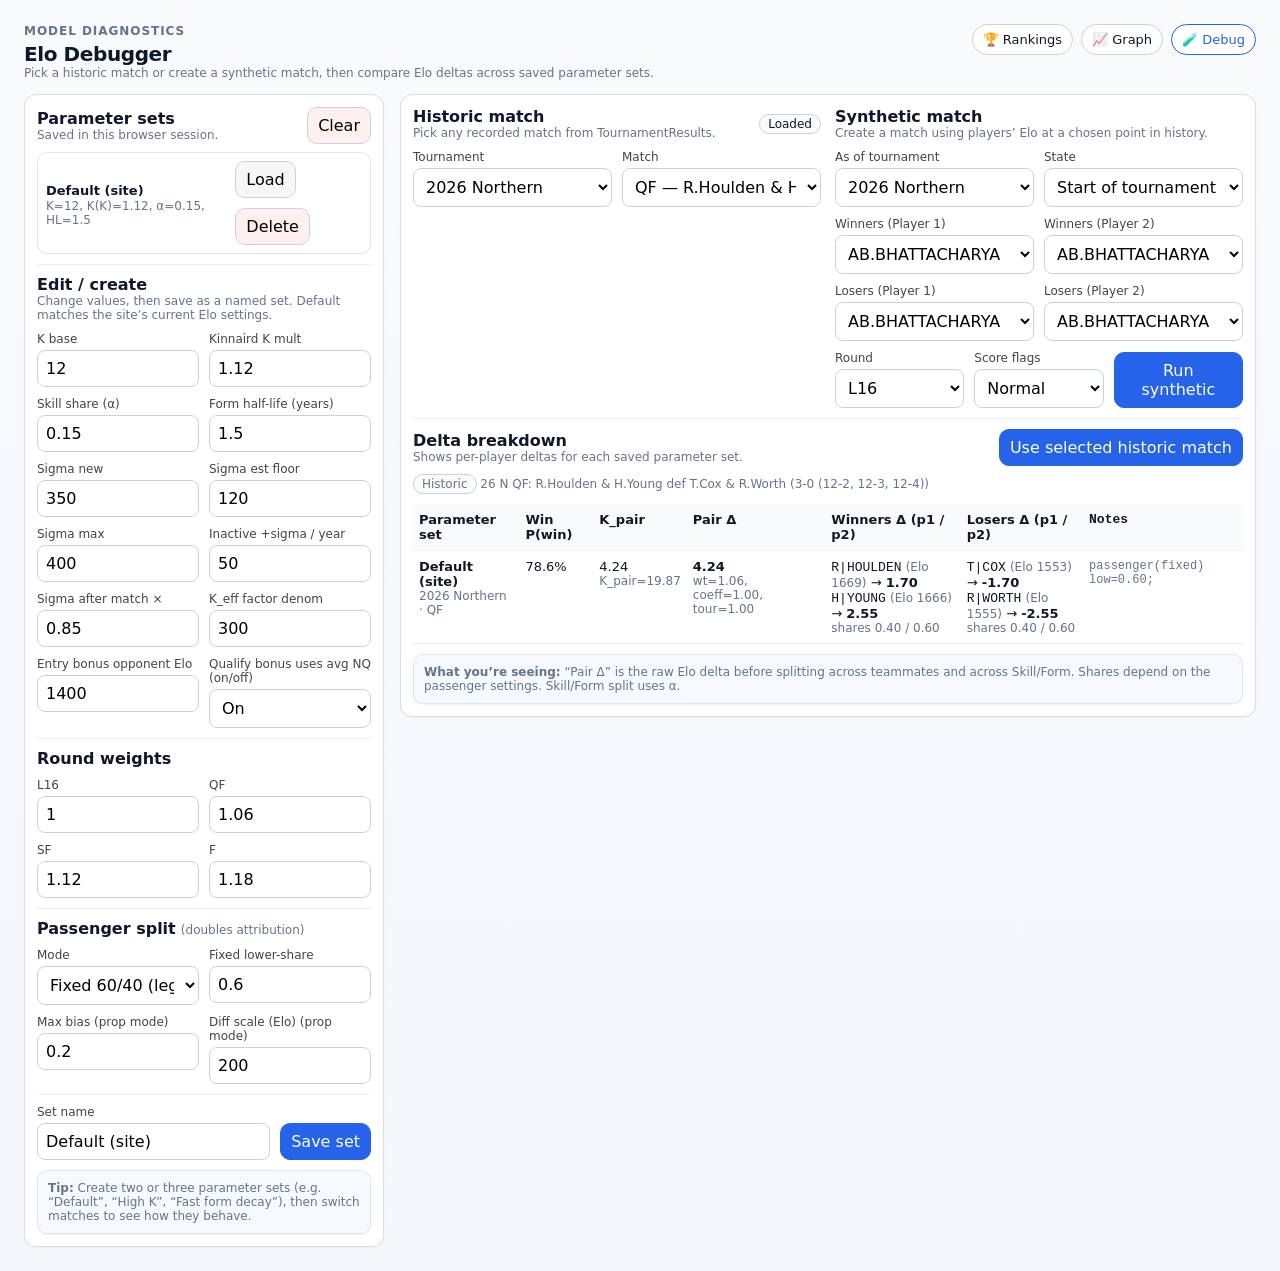
==== commit de9504db: "Phase 3" ====
--- a/docs/debug.html
+++ b/docs/debug.html
@@ -46,9 +46,13 @@
     <h1>Elo Debugger</h1>
     <div class="muted">Pick a historic match or create a synthetic match, then compare Elo deltas across saved parameter sets.</div>
   </div>
-  <nav class="page-nav" aria-label="Primary">
-    <a href="./index.html" class="nav-pill">🏆 Rankings</a>
-    <a href="./graph.html" class="nav-pill">📈 Graph</a>
+  <nav class="site-nav-wrap" aria-label="Primary">
+    <button class="nav-toggle" type="button" aria-label="Open navigation menu" aria-expanded="false">☰</button>
+    <div class="site-nav-menu">
+      <a href="./index.html">🏆 Rankings</a>
+      <a href="./graph.html">📈 Graph</a>
+      <a href="./debug.html" aria-current="page">🧪 Debug</a>
+    </div>
   </nav>
 </header>
 
@@ -1041,6 +1045,7 @@
 }
 
 document.addEventListener("DOMContentLoaded", async ()=>{
+  wireSiteNav();
   hookUI();
   try{
     await loadAll();
@@ -1053,6 +1058,30 @@
     document.getElementById("dataStatus").style.background = "#fff0f0";
   }
 });
+
+function wireSiteNav(){
+  const wrap = document.querySelector('.site-nav-wrap');
+  if (!wrap) return;
+  const btn = wrap.querySelector('.nav-toggle');
+  if (!btn) return;
+
+  function closeMenu(){
+    wrap.classList.remove('open');
+    btn.setAttribute('aria-expanded', 'false');
+  }
+
+  btn.addEventListener('click', () => {
+    const open = wrap.classList.toggle('open');
+    btn.setAttribute('aria-expanded', open ? 'true' : 'false');
+  });
+
+  document.addEventListener('click', (e) => {
+    if (!wrap.contains(e.target)) closeMenu();
+  });
+  document.addEventListener('keydown', (e) => {
+    if (e.key === 'Escape') closeMenu();
+  });
+}
 </script>
 </body>
 </html>
--- a/docs/styles.css
+++ b/docs/styles.css
@@ -58,6 +58,49 @@
   flex-wrap: wrap;
 }
 
+.site-nav-wrap {
+  position: relative;
+}
+
+.nav-toggle {
+  display: none;
+  align-items: center;
+  justify-content: center;
+  width: 40px;
+  height: 40px;
+  border-radius: 10px;
+  border: 1px solid var(--border-strong);
+  background: var(--surface);
+  color: var(--text);
+  font-size: 18px;
+  line-height: 1;
+  cursor: pointer;
+}
+
+.site-nav-menu {
+  display: flex;
+  gap: 8px;
+  flex-wrap: wrap;
+}
+
+.site-nav-menu a {
+  text-decoration: none;
+  font-size: 13px;
+  line-height: 1;
+  padding: 8px 10px;
+  border: 1px solid var(--border-strong);
+  border-radius: 999px;
+  background: var(--surface);
+  color: var(--text);
+}
+
+.site-nav-menu a:hover { background: var(--surface-2); }
+
+.site-nav-menu a[aria-current="page"] {
+  border-color: var(--accent);
+  color: var(--accent);
+}
+
 .nav-pill {
   text-decoration: none;
   font-size: 13px;
@@ -156,6 +199,52 @@
 
 .actions { gap: 8px !important; }
 
+.player-drawer .close,
+.player-drawer .compare-row select,
+.player-drawer .compare-row button {
+  height: 38px;
+  border-radius: 10px;
+}
+
+.player-drawer .compare-row button {
+  border: 1px solid var(--accent) !important;
+  background: var(--accent) !important;
+  color: #fff !important;
+}
+
+.player-drawer .compare-row button:hover {
+  border-color: var(--accent-strong) !important;
+  background: var(--accent-strong) !important;
+}
+
 @media (max-width: 900px) {
   body.app-shell { padding: 14px; }
-}
+
+  .nav-toggle {
+    display: inline-flex;
+  }
+
+  .site-nav-menu {
+    display: none;
+    position: absolute;
+    right: 0;
+    top: calc(100% + 8px);
+    min-width: 220px;
+    padding: 8px;
+    border: 1px solid var(--border);
+    border-radius: 12px;
+    background: var(--surface);
+    box-shadow: var(--shadow-md);
+    flex-direction: column;
+    z-index: 60;
+  }
+
+  .site-nav-wrap.open .site-nav-menu {
+    display: flex;
+  }
+
+  .site-nav-menu a {
+    border-radius: 10px;
+    padding: 10px;
+  }
+}
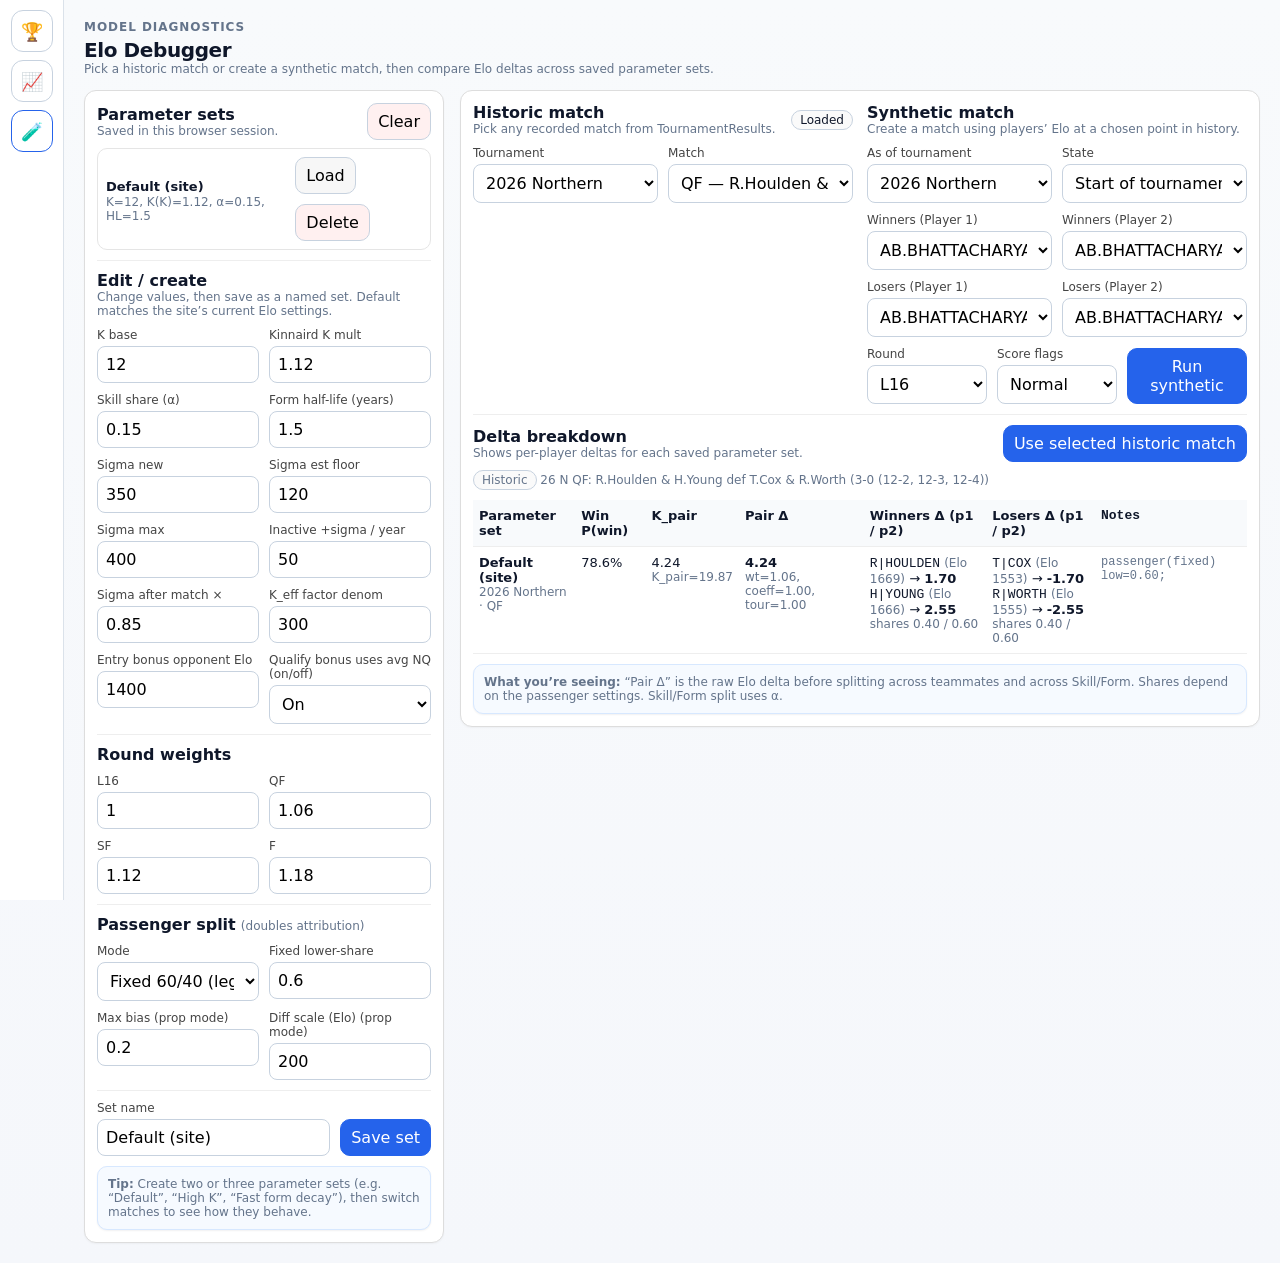
==== commit 4e40ef48: "Phase 4 - New Navigation" ====
--- a/docs/debug.html
+++ b/docs/debug.html
@@ -6,7 +6,7 @@
   <title>Elo Debugger — Eton Fives Rankings</title>
   <link rel="stylesheet" href="./styles.css" />
   <style>
-    body { font-family: system-ui, -apple-system, Segoe UI, Roboto, Arial, sans-serif; margin: 16px; }
+    body { font-family: system-ui, -apple-system, Segoe UI, Roboto, Arial, sans-serif; margin: 0; }
     header { display:flex; align-items:center; justify-content:space-between; gap:12px; flex-wrap:wrap; }
     h1 { margin:0; font-size:20px; }
     a { color: inherit; }
@@ -40,20 +40,20 @@
   </style>
 </head>
 <body class="app-shell">
+<div class="dashboard-shell">
+  <aside class="sidebar" aria-label="Primary navigation">
+    <a class="sidebar-link" href="./index.html" title="Rankings" aria-label="Rankings">🏆</a>
+    <a class="sidebar-link" href="./graph.html" title="Graph" aria-label="Graph">📈</a>
+    <a class="sidebar-link" href="./debug.html" aria-current="page" title="Debug" aria-label="Debug">🧪</a>
+  </aside>
+
+  <main class="dashboard-main">
 <header class="page-header">
   <div>
     <div class="page-eyebrow">Model Diagnostics</div>
     <h1>Elo Debugger</h1>
     <div class="muted">Pick a historic match or create a synthetic match, then compare Elo deltas across saved parameter sets.</div>
   </div>
-  <nav class="site-nav-wrap" aria-label="Primary">
-    <button class="nav-toggle" type="button" aria-label="Open navigation menu" aria-expanded="false">☰</button>
-    <div class="site-nav-menu">
-      <a href="./index.html">🏆 Rankings</a>
-      <a href="./graph.html">📈 Graph</a>
-      <a href="./debug.html" aria-current="page">🧪 Debug</a>
-    </div>
-  </nav>
 </header>
 
 <div class="wrap" style="margin-top:12px;">
@@ -176,7 +176,7 @@
     </div>
   </aside>
 
-  <main class="card">
+  <section class="card">
     <div class="twoCol">
       <section>
         <div class="row" style="justify-content:space-between;">
@@ -285,6 +285,8 @@
         <div class="small"><b>What you’re seeing:</b> “Pair Δ” is the raw Elo delta before splitting across teammates and across Skill/Form. Shares depend on the passenger settings. Skill/Form split uses α.</div>
       </div>
     </section>
+  </section>
+</div>
   </main>
 </div>
 
@@ -1045,7 +1047,6 @@
 }
 
 document.addEventListener("DOMContentLoaded", async ()=>{
-  wireSiteNav();
   hookUI();
   try{
     await loadAll();
@@ -1058,30 +1059,6 @@
     document.getElementById("dataStatus").style.background = "#fff0f0";
   }
 });
-
-function wireSiteNav(){
-  const wrap = document.querySelector('.site-nav-wrap');
-  if (!wrap) return;
-  const btn = wrap.querySelector('.nav-toggle');
-  if (!btn) return;
-
-  function closeMenu(){
-    wrap.classList.remove('open');
-    btn.setAttribute('aria-expanded', 'false');
-  }
-
-  btn.addEventListener('click', () => {
-    const open = wrap.classList.toggle('open');
-    btn.setAttribute('aria-expanded', open ? 'true' : 'false');
-  });
-
-  document.addEventListener('click', (e) => {
-    if (!wrap.contains(e.target)) closeMenu();
-  });
-  document.addEventListener('keydown', (e) => {
-    if (e.key === 'Escape') closeMenu();
-  });
-}
 </script>
 </body>
 </html>
--- a/docs/styles.css
+++ b/docs/styles.css
@@ -21,13 +21,53 @@
   background: linear-gradient(180deg, #f8fafc 0%, var(--bg) 100%);
   color: var(--text);
   margin: 0;
-  padding: 24px;
-}
-
-body.app-shell > :not(.modal-backdrop):not(.drawer-backdrop):not(.player-drawer):not(script) {
-  max-width: 1280px;
-  margin-left: auto;
-  margin-right: auto;
+  padding: 0;
+}
+
+.dashboard-shell {
+  min-height: 100vh;
+  display: grid;
+  grid-template-columns: 64px minmax(0, 1fr);
+}
+
+.sidebar {
+  position: sticky;
+  top: 0;
+  height: 100vh;
+  border-right: 1px solid var(--border);
+  background: var(--surface);
+  display: flex;
+  flex-direction: column;
+  align-items: center;
+  gap: 8px;
+  padding: 10px 8px;
+}
+
+.sidebar-link {
+  width: 42px;
+  height: 42px;
+  border: 1px solid var(--border-strong);
+  border-radius: 12px;
+  display: inline-flex;
+  align-items: center;
+  justify-content: center;
+  text-decoration: none;
+  background: var(--surface);
+  color: var(--text);
+  font-size: 18px;
+}
+
+.sidebar-link:hover {
+  background: var(--surface-2);
+}
+
+.sidebar-link[aria-current="page"] {
+  border-color: var(--accent);
+  color: var(--accent);
+}
+
+.dashboard-main {
+  padding: 20px;
 }
 
 h1, h2, h3 { letter-spacing: -0.02em; color: var(--text); }
@@ -52,53 +92,12 @@
   margin-bottom: 4px;
 }
 
-.page-nav {
+
+.header-tools {
   display: flex;
   gap: 8px;
   flex-wrap: wrap;
-}
-
-.site-nav-wrap {
-  position: relative;
-}
-
-.nav-toggle {
-  display: none;
   align-items: center;
-  justify-content: center;
-  width: 40px;
-  height: 40px;
-  border-radius: 10px;
-  border: 1px solid var(--border-strong);
-  background: var(--surface);
-  color: var(--text);
-  font-size: 18px;
-  line-height: 1;
-  cursor: pointer;
-}
-
-.site-nav-menu {
-  display: flex;
-  gap: 8px;
-  flex-wrap: wrap;
-}
-
-.site-nav-menu a {
-  text-decoration: none;
-  font-size: 13px;
-  line-height: 1;
-  padding: 8px 10px;
-  border: 1px solid var(--border-strong);
-  border-radius: 999px;
-  background: var(--surface);
-  color: var(--text);
-}
-
-.site-nav-menu a:hover { background: var(--surface-2); }
-
-.site-nav-menu a[aria-current="page"] {
-  border-color: var(--accent);
-  color: var(--accent);
 }
 
 .nav-pill {
@@ -218,33 +217,11 @@
 }
 
 @media (max-width: 900px) {
-  body.app-shell { padding: 14px; }
-
-  .nav-toggle {
-    display: inline-flex;
+  .dashboard-shell {
+    grid-template-columns: 56px minmax(0, 1fr);
   }
 
-  .site-nav-menu {
-    display: none;
-    position: absolute;
-    right: 0;
-    top: calc(100% + 8px);
-    min-width: 220px;
-    padding: 8px;
-    border: 1px solid var(--border);
-    border-radius: 12px;
-    background: var(--surface);
-    box-shadow: var(--shadow-md);
-    flex-direction: column;
-    z-index: 60;
+  .dashboard-main {
+    padding: 14px;
   }
-
-  .site-nav-wrap.open .site-nav-menu {
-    display: flex;
-  }
-
-  .site-nav-menu a {
-    border-radius: 10px;
-    padding: 10px;
-  }
-}
+}
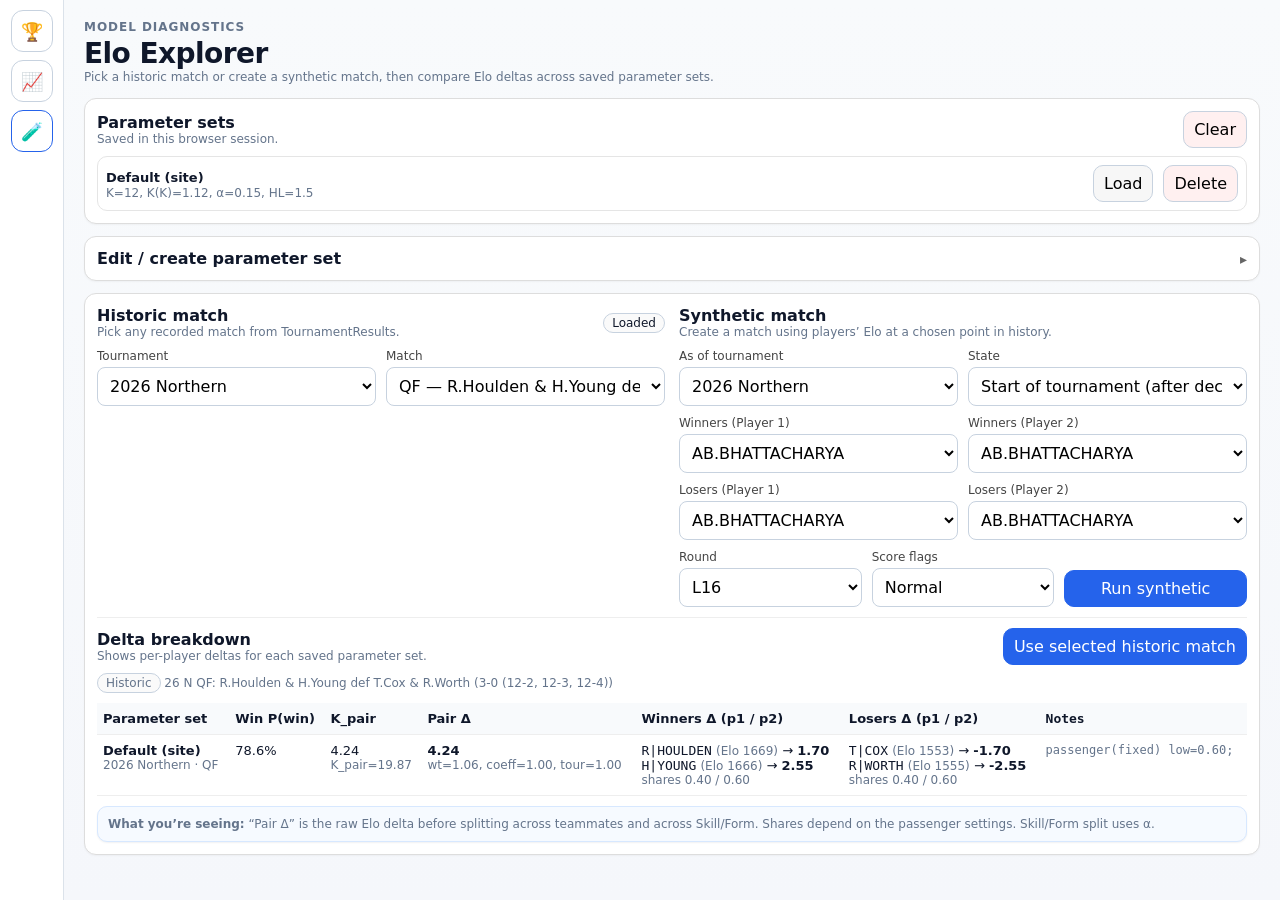
==== commit a0dee644: "Consistent titles Needs captions doing too" ====
--- a/docs/debug.html
+++ b/docs/debug.html
@@ -3,15 +3,14 @@
 <head>
   <meta charset="utf-8" />
   <meta name="viewport" content="width=device-width,initial-scale=1" />
-  <title>Elo Debugger — Eton Fives Rankings</title>
+  <title>Elo Explorer — Eton Fives Rankings</title>
   <link rel="stylesheet" href="./styles.css" />
   <style>
     body { font-family: system-ui, -apple-system, Segoe UI, Roboto, Arial, sans-serif; margin: 0; }
     header { display:flex; align-items:center; justify-content:space-between; gap:12px; flex-wrap:wrap; }
-    h1 { margin:0; font-size:20px; }
+    h1 { margin:0; }
     a { color: inherit; }
-    .wrap { display:grid; grid-template-columns: 360px 1fr; gap:16px; align-items:start; }
-    @media (max-width: 980px){ .wrap{ grid-template-columns: 1fr; } }
+    .stack { display:grid; grid-template-columns: 1fr; gap:12px; align-items:start; }
     .card { border:1px solid #ddd; border-radius:12px; padding:12px; background:#fff; box-shadow: 0 1px 2px rgba(0,0,0,.04); }
     .row { display:flex; gap:10px; flex-wrap:wrap; align-items:center; }
     label { font-size:12px; color:#444; display:block; margin-bottom:4px; }
@@ -37,6 +36,24 @@
     .hr { height:1px; background:#eee; margin:10px 0; }
     .note { background:#f6faff; border:1px solid #d7e8ff; padding:10px; border-radius:10px; }
     .badge { display:inline-block; padding:2px 8px; border:1px solid #ddd; border-radius:999px; font-size:12px; background:#fafafa; }
+    details.card summary {
+      cursor: pointer;
+      list-style: none;
+      display:flex;
+      align-items:center;
+      justify-content:space-between;
+      gap:10px;
+      font-weight:700;
+    }
+    details.card summary::-webkit-details-marker { display:none; }
+    details.card summary::after {
+      content: "▸";
+      font-size: 14px;
+      color: #666;
+      transition: transform .15s ease;
+    }
+    details.card[open] summary::after { transform: rotate(90deg); }
+    .details-body { margin-top: 10px; }
   </style>
 </head>
 <body class="app-shell">
@@ -44,31 +61,33 @@
   <aside class="sidebar" aria-label="Primary navigation">
     <a class="sidebar-link" href="./index.html" title="Rankings" aria-label="Rankings">🏆</a>
     <a class="sidebar-link" href="./graph.html" title="Graph" aria-label="Graph">📈</a>
-    <a class="sidebar-link" href="./debug.html" aria-current="page" title="Debug" aria-label="Debug">🧪</a>
+    <a class="sidebar-link" href="./debug.html" aria-current="page" title="Elo Explorer" aria-label="Elo Explorer">🧪</a>
   </aside>
 
   <main class="dashboard-main">
 <header class="page-header">
   <div>
     <div class="page-eyebrow">Model Diagnostics</div>
-    <h1>Elo Debugger</h1>
+    <h1>Elo Explorer</h1>
     <div class="muted">Pick a historic match or create a synthetic match, then compare Elo deltas across saved parameter sets.</div>
   </div>
 </header>
 
-<div class="wrap" style="margin-top:12px;">
-  <aside class="card">
+<div class="stack" style="margin-top:12px;">
+  <section class="card">
     <div class="row" style="justify-content:space-between;">
       <div><strong>Parameter sets</strong><div class="muted">Saved in this browser session.</div></div>
       <button id="btnReset" class="danger" title="Clear all saved sets">Clear</button>
     </div>
     <div id="setList"></div>
-
-    <div class="hr"></div>
-    <div><strong>Edit / create</strong></div>
-    <div class="muted">Change values, then save as a named set. Default matches the site’s current Elo settings.</div>
-
-    <div class="grid2" style="margin-top:10px;">
+  </section>
+
+  <details class="card">
+    <summary>Edit / create parameter set</summary>
+    <div class="details-body">
+      <div class="muted">Change values, then save as a named set. Default matches the site’s current Elo settings.</div>
+
+      <div class="grid2" style="margin-top:10px;">
       <div>
         <label>K base</label>
         <input id="p_kBase" type="number" step="0.1">
@@ -174,7 +193,8 @@
     <div class="note" style="margin-top:10px;">
       <div class="small"><b>Tip:</b> Create two or three parameter sets (e.g. “Default”, “High K”, “Fast form decay”), then switch matches to see how they behave.</div>
     </div>
-  </aside>
+    </div>
+  </details>
 
   <section class="card">
     <div class="twoCol">
--- a/docs/styles.css
+++ b/docs/styles.css
@@ -72,6 +72,12 @@
 
 h1, h2, h3 { letter-spacing: -0.02em; color: var(--text); }
 
+.page-header h1 {
+  margin: 0;
+  font-size: clamp(24px, 3.6vw, 28px);
+  line-height: 1.15;
+}
+
 .row { display: flex; gap: 10px; align-items: center; flex-wrap: wrap; }
 
 .page-header {
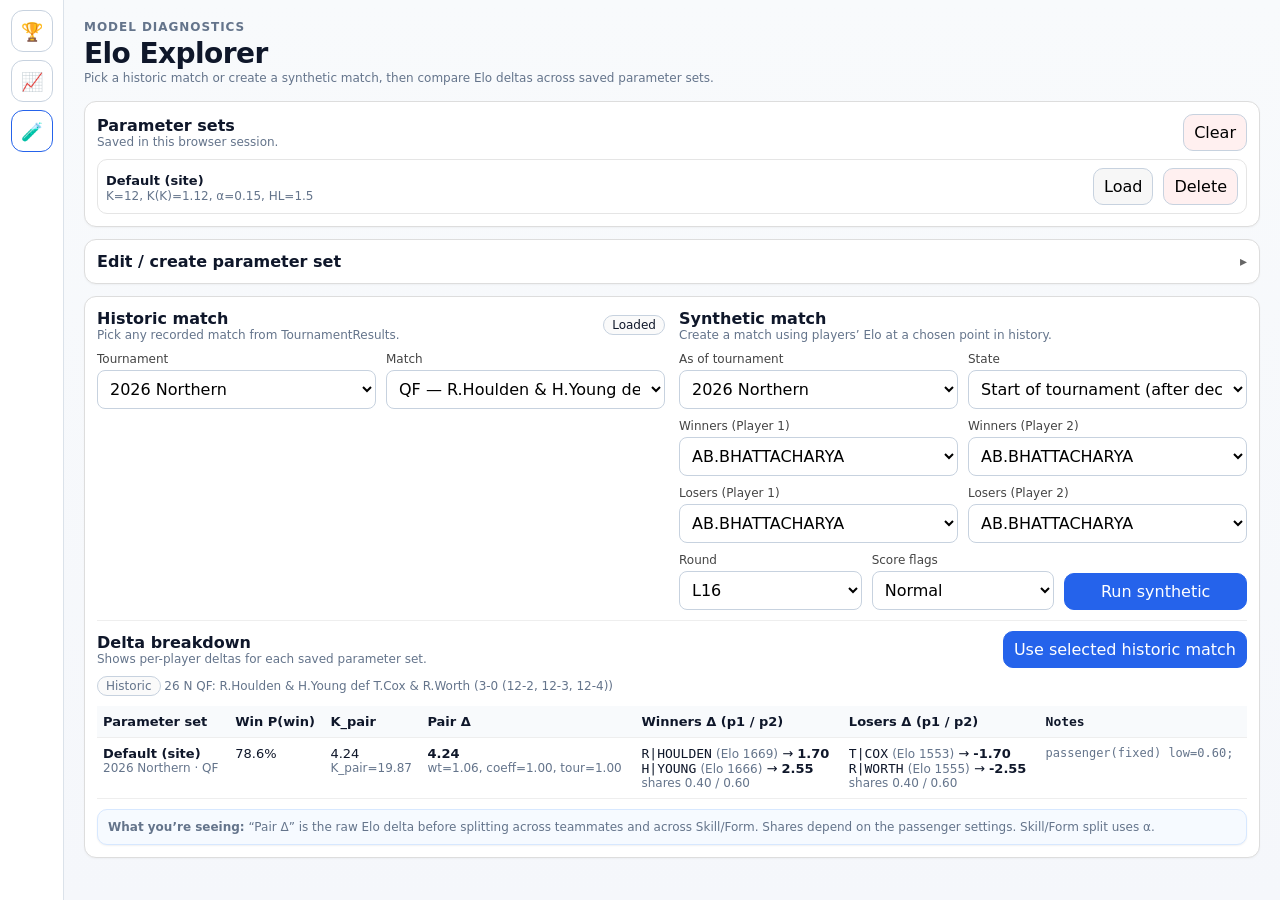
==== commit 14360c52: "Consistent titles 2 Standardise subtitles" ====
--- a/docs/debug.html
+++ b/docs/debug.html
@@ -69,7 +69,7 @@
   <div>
     <div class="page-eyebrow">Model Diagnostics</div>
     <h1>Elo Explorer</h1>
-    <div class="muted">Pick a historic match or create a synthetic match, then compare Elo deltas across saved parameter sets.</div>
+    <div class="muted page-subtitle">Pick a historic match or create a synthetic match, then compare Elo deltas across saved parameter sets.</div>
   </div>
 </header>
 
--- a/docs/styles.css
+++ b/docs/styles.css
@@ -98,6 +98,12 @@
   margin-bottom: 4px;
 }
 
+.page-header .page-subtitle {
+  color: var(--muted) !important;
+  font-size: 12px;
+  line-height: 1.4;
+}
+
 
 .header-tools {
   display: flex;
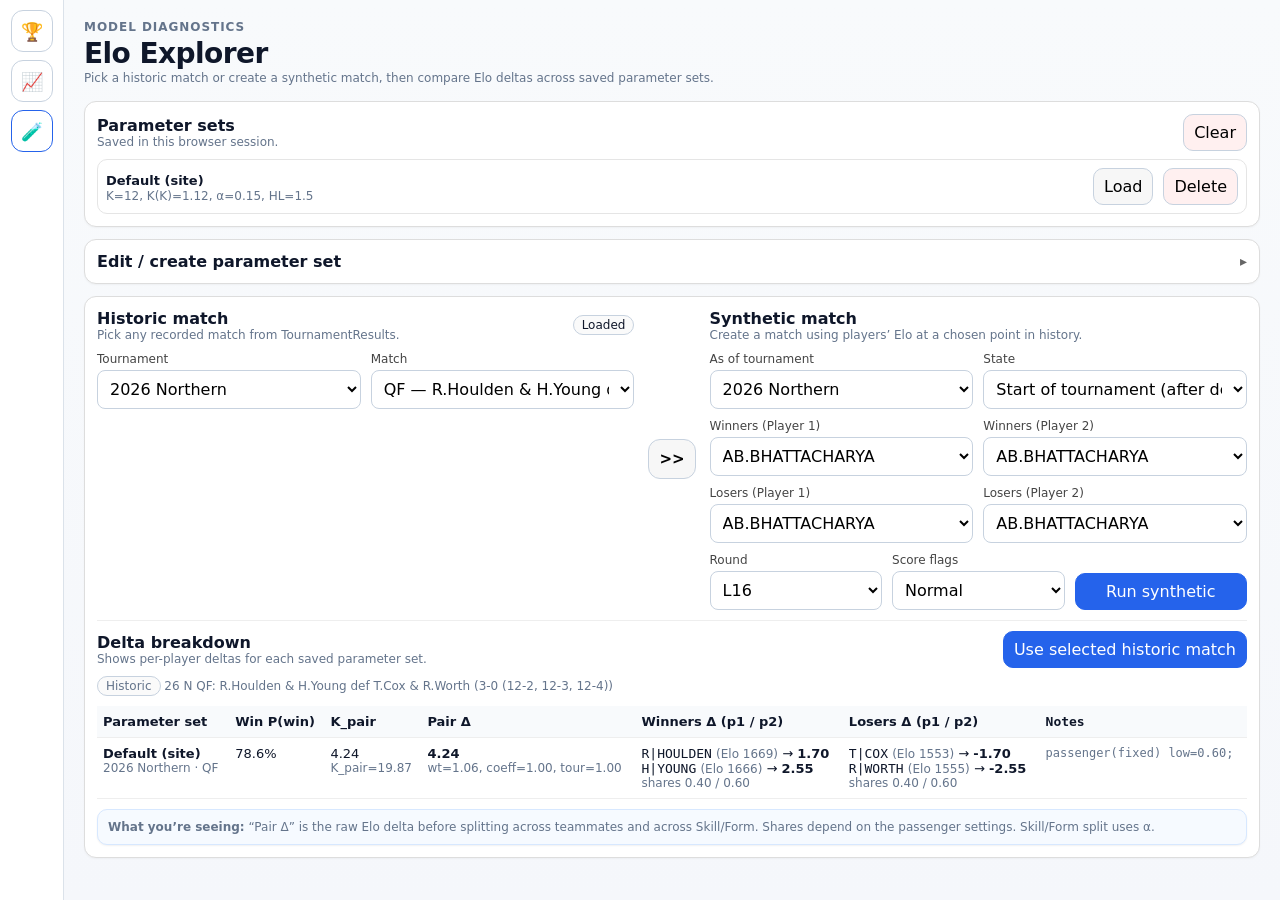
==== commit 00d7f3b9: "Various UI/UX tweaks" ====
--- a/docs/debug.html
+++ b/docs/debug.html
@@ -31,8 +31,19 @@
     th { text-align:left; position:sticky; top:0; background:#fff; z-index:1; }
     .kpi { font-size: 12px; color:#333; }
     .kpi b { font-weight:700; }
-    .twoCol { display:grid; grid-template-columns: 1fr 1fr; gap:14px; }
-    @media (max-width: 980px){ .twoCol{ grid-template-columns: 1fr; } }
+    .twoCol { display:grid; grid-template-columns: 1fr auto 1fr; gap:14px; align-items: stretch; }
+    .midBridge { display:flex; align-items:center; justify-content:center; }
+    .bridgeBtn {
+      min-width: 44px;
+      height: 40px;
+      border-radius: 12px;
+      font-weight: 700;
+      font-size: 15px;
+    }
+    @media (max-width: 980px){
+      .twoCol{ grid-template-columns: 1fr; }
+      .midBridge { justify-content:flex-start; }
+    }
     .hr { height:1px; background:#eee; margin:10px 0; }
     .note { background:#f6faff; border:1px solid #d7e8ff; padding:10px; border-radius:10px; }
     .badge { display:inline-block; padding:2px 8px; border:1px solid #ddd; border-radius:999px; font-size:12px; background:#fafafa; }
@@ -54,6 +65,40 @@
     }
     details.card[open] summary::after { transform: rotate(90deg); }
     .details-body { margin-top: 10px; }
+    .toast-host {
+      position: fixed;
+      right: 16px;
+      bottom: 16px;
+      display: grid;
+      gap: 8px;
+      z-index: 1300;
+      pointer-events: none;
+    }
+    .toast {
+      pointer-events: auto;
+      min-width: 240px;
+      max-width: min(86vw, 380px);
+      border: 1px solid #dbe2ea;
+      border-left: 4px solid #2563eb;
+      background: #fff;
+      color: #0f172a;
+      border-radius: 12px;
+      padding: 10px 12px;
+      box-shadow: 0 8px 24px rgba(15, 23, 42, 0.12);
+      opacity: 0;
+      transform: translateY(10px);
+      animation: toast-in .18s ease forwards;
+      font-size: 13px;
+      line-height: 1.35;
+    }
+    .toast.warn { border-left-color: #d97706; }
+    .toast.err { border-left-color: #dc2626; }
+    @keyframes toast-in {
+      to { opacity: 1; transform: translateY(0); }
+    }
+    @keyframes toast-out {
+      to { opacity: 0; transform: translateY(8px); }
+    }
   </style>
 </head>
 <body class="app-shell">
@@ -161,8 +206,8 @@
       <div>
         <label>Mode</label>
         <select id="p_passMode">
+          <option value="prop">Proportional (gap-based)</option>
           <option value="fixed">Fixed 60/40 (legacy)</option>
-          <option value="prop">Proportional (gap-based)</option>
         </select>
       </div>
       <div>
@@ -214,6 +259,10 @@
           </div>
         </div>
       </section>
+
+      <div class="midBridge" aria-hidden="true">
+        <button id="btnCopyToSynthetic" class="bridgeBtn" type="button" title="Copy selected historic match to synthetic inputs">&gt;&gt;</button>
+      </div>
 
       <section>
         <div><strong>Synthetic match</strong><div class="muted">Create a match using players’ Elo at a chosen point in history.</div></div>
@@ -307,12 +356,15 @@
     </section>
   </section>
 </div>
+
+<div id="toastHost" class="toast-host" aria-live="polite" aria-atomic="true"></div>
   </main>
 </div>
 
 <script>
 /** -------- Session param sets -------- */
 const STORAGE_KEY = "eloDebugParamSets_v1";
+const DEBUG_VIEW_KEY = "eloDebugViewState_v1";
 function loadSets(){
   try{ return JSON.parse(sessionStorage.getItem(STORAGE_KEY) || "[]"); }catch(e){ return []; }
 }
@@ -320,6 +372,37 @@
   sessionStorage.setItem(STORAGE_KEY, JSON.stringify(sets));
 }
 function uid(){ return Math.random().toString(16).slice(2) + Date.now().toString(16); }
+
+function readDebugViewState(){
+  try{ return JSON.parse(localStorage.getItem(DEBUG_VIEW_KEY) || "null"); }catch(e){ return null; }
+}
+function saveDebugViewState(){
+  const ids = ["selTourn","selMatch","synAsOf","synState","synW1","synW2","synL1","synL2","synRound","synFlags"];
+  const state = {};
+  for (const id of ids){
+    const el = document.getElementById(id);
+    if (!el) continue;
+    state[id] = el.value;
+  }
+  try{ localStorage.setItem(DEBUG_VIEW_KEY, JSON.stringify(state)); }catch(e){}
+}
+function restoreDebugViewState(){
+  const s = readDebugViewState();
+  if (!s) return;
+
+  if (s.selTourn) safeSetSelect("selTourn", s.selTourn);
+  populateMatchSelect(document.getElementById("selTourn")?.value);
+
+  if (s.selMatch != null) safeSetSelect("selMatch", String(s.selMatch));
+  if (s.synAsOf) safeSetSelect("synAsOf", s.synAsOf);
+  if (s.synState) safeSetSelect("synState", s.synState);
+  if (s.synW1) safeSetSelect("synW1", s.synW1);
+  if (s.synW2) safeSetSelect("synW2", s.synW2);
+  if (s.synL1) safeSetSelect("synL1", s.synL1);
+  if (s.synL2) safeSetSelect("synL2", s.synL2);
+  if (s.synRound) safeSetSelect("synRound", s.synRound);
+  if (s.synFlags !== undefined) safeSetSelect("synFlags", s.synFlags);
+}
 
 /** -------- Defaults (should match calc_rankings.py) -------- */
 const DEFAULTS = {
@@ -410,6 +493,8 @@
   }
   // Populate UI
   populateTournamentSelects();
+  restoreDebugViewState();
+  saveDebugViewState();
   document.getElementById("dataStatus").textContent = "Loaded";
 }
 
@@ -434,7 +519,10 @@
     opt2.textContent = `${t.year} ${t.comp}`;
     synAsOf.appendChild(opt2);
   }
-  selT.addEventListener("change", ()=>populateMatchSelect(selT.value));
+  selT.addEventListener("change", ()=>{
+    populateMatchSelect(selT.value);
+    saveDebugViewState();
+  });
   populateMatchSelect(selT.value);
 
   // synAsOf.addEventListener("change", ()=>populatePlayerSelects());
@@ -789,7 +877,7 @@
   document.getElementById("p_wQF").value = p.wQF;
   document.getElementById("p_wSF").value = p.wSF;
   document.getElementById("p_wF").value = p.wF;
-  document.getElementById("p_passMode").value = p.passMode || "fixed";
+  document.getElementById("p_passMode").value = p.passMode || "prop";
   document.getElementById("p_passFixedLow").value = p.passFixedLow;
   document.getElementById("p_passMaxBias").value = p.passMaxBias;
   document.getElementById("p_passDiffScale").value = p.passDiffScale;
@@ -837,6 +925,67 @@
 }
 
 function escapeHtml(s){ return String(s).replace(/[&<>"]/g, c=>({ "&":"&amp;","<":"&lt;",">":"&gt;",'"':"&quot;" }[c])); }
+
+function showToast(message, type="ok"){
+  const host = document.getElementById("toastHost");
+  if(!host) return;
+  const t = document.createElement("div");
+  t.className = `toast ${type === "warn" ? "warn" : (type === "err" ? "err" : "")}`.trim();
+  t.textContent = String(message || "Done");
+  host.appendChild(t);
+  const life = 2600;
+  window.setTimeout(()=>{
+    t.style.animation = "toast-out .18s ease forwards";
+    window.setTimeout(()=> t.remove(), 220);
+  }, life);
+}
+
+function inferFlagsFromScore(score){
+  const s = String(score || "").toLowerCase();
+  if(/\b(w\/o|wo|walkover)\b/.test(s)) return "wo";
+  if(/\bret\b/.test(s)) return "ret";
+  return "";
+}
+
+function safeSetSelect(id, value){
+  const sel = document.getElementById(id);
+  if(!sel) return false;
+  const exists = Array.from(sel.options || []).some(o => o.value === value);
+  if(!exists) return false;
+  sel.value = value;
+  return true;
+}
+
+function copyHistoricToSynthetic(){
+  const sel = historicSelection();
+  if(!sel || !sel.match){
+    showToast("No historic match selected", "warn");
+    return;
+  }
+  const m = sel.match;
+  const wins = Array.isArray(m.winners) ? m.winners : [];
+  const losses = Array.isArray(m.losers) ? m.losers : [];
+  if(wins.length < 2 || losses.length < 2){
+    showToast("Historic match does not contain two complete pairs", "warn");
+    return;
+  }
+
+  const okT = safeSetSelect("synAsOf", sel.tkey);
+  const okW1 = safeSetSelect("synW1", wins[0]);
+  const okW2 = safeSetSelect("synW2", wins[1]);
+  const okL1 = safeSetSelect("synL1", losses[0]);
+  const okL2 = safeSetSelect("synL2", losses[1]);
+  const okR = safeSetSelect("synRound", (m.round || "L16"));
+  safeSetSelect("synFlags", inferFlagsFromScore(m.score || ""));
+
+  if(!(okT && okW1 && okW2 && okL1 && okL2 && okR)){
+    saveDebugViewState();
+    showToast("Copied partially: some fields were unavailable in synthetic options", "warn");
+    return;
+  }
+  saveDebugViewState();
+  showToast("Copied historic match to synthetic inputs", "ok");
+}
 
 function populatePlayerSelects(){
   // Use a broad list of players from matches data (union across tournaments)
@@ -1060,10 +1209,15 @@
     setActiveMatchHistoric(sel);
   });
 
+
+  ["selMatch","synAsOf","synState","synW1","synW2","synL1","synL2","synRound","synFlags"]
+    .forEach(id => document.getElementById(id)?.addEventListener("change", saveDebugViewState));
   document.getElementById("btnRunSynthetic").addEventListener("click", ()=>{
     const syn = syntheticSelection();
     setActiveMatchSynthetic(syn);
   });
+
+  document.getElementById("btnCopyToSynthetic")?.addEventListener("click", copyHistoricToSynthetic);
 }
 
 document.addEventListener("DOMContentLoaded", async ()=>{
--- a/docs/styles.css
+++ b/docs/styles.css
@@ -205,7 +205,7 @@
 }
 
 #rankings tbody tr:hover td {
-  background: #f8fbff !important;
+  box-shadow: inset 0 0 0 9999px rgb(150 152 182 / 16%);
 }
 
 .actions { gap: 8px !important; }
